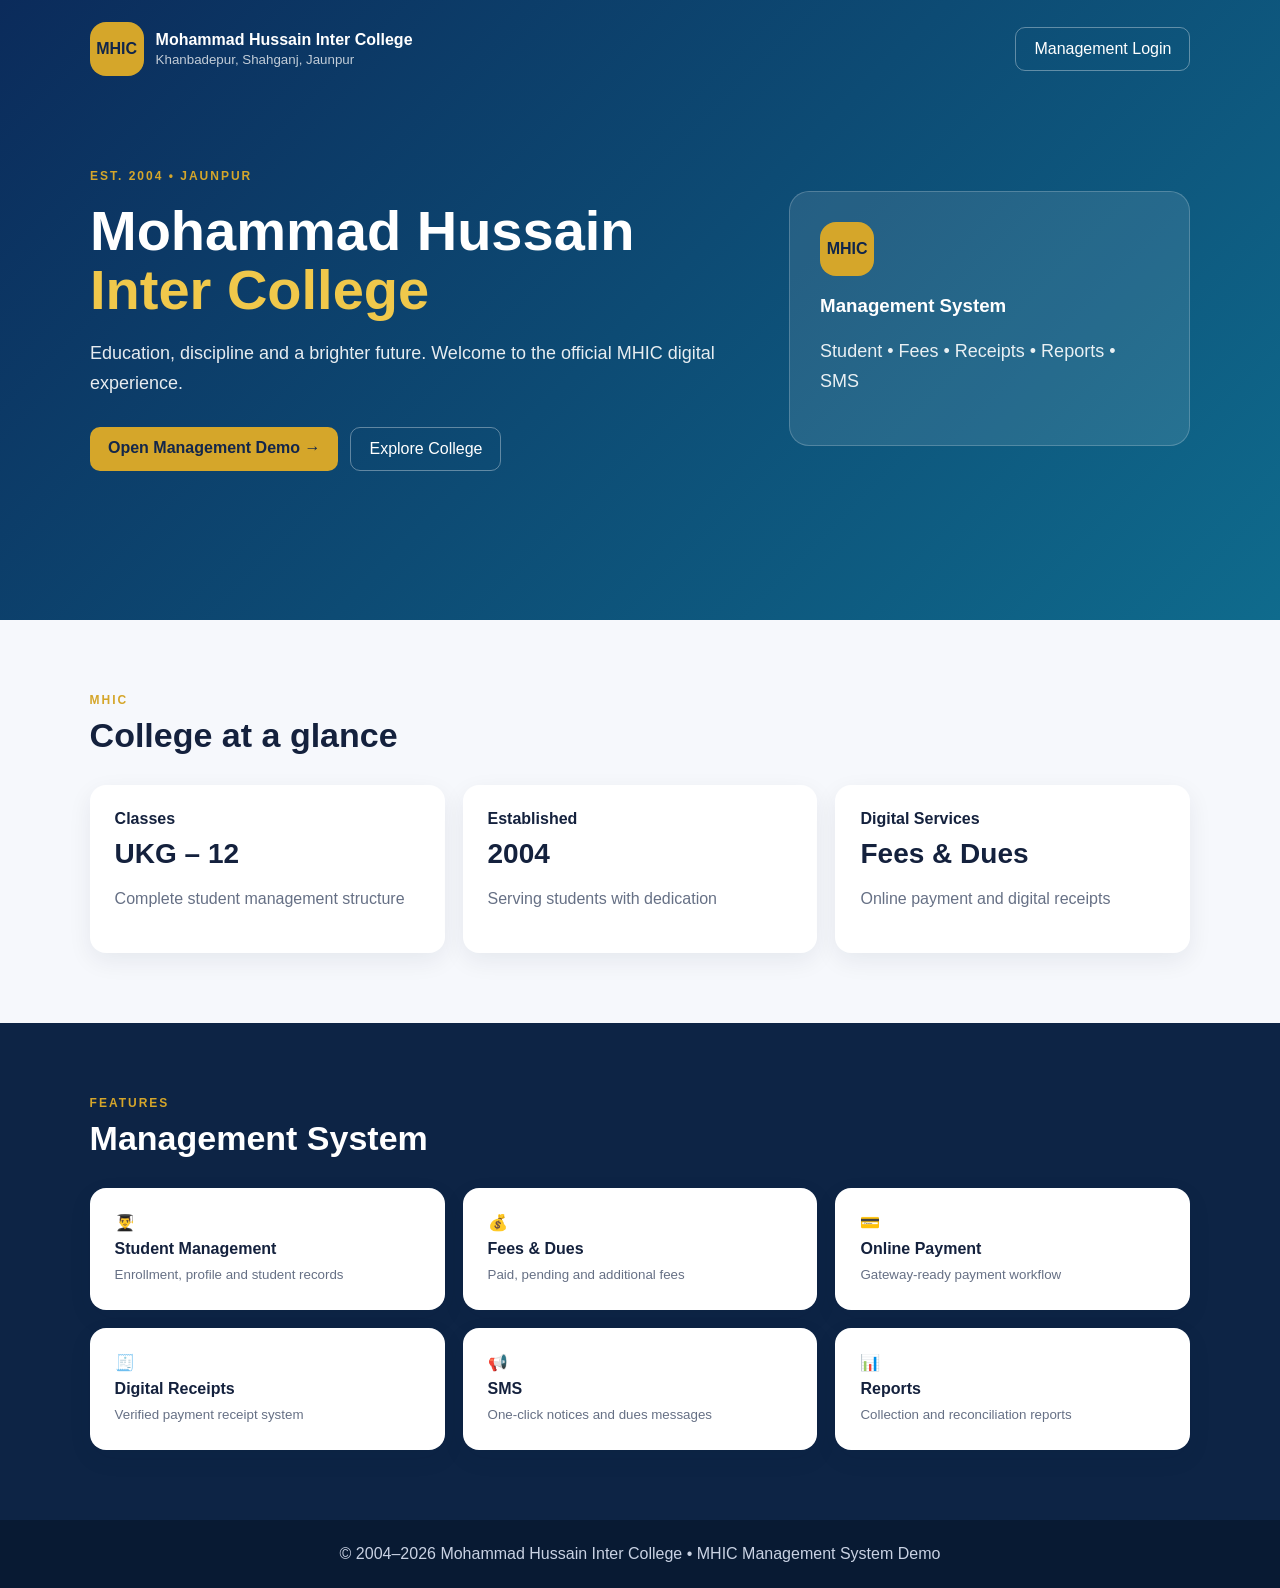
==== index.html @ 5a677ed1 "Add files via upload" ====
<!doctype html><html lang="hi"><head><meta charset="utf-8"><meta name="viewport" content="width=device-width,initial-scale=1"><title>MHIC | Mohammad Hussain Inter College</title><link rel="stylesheet" href="assets/css/style.css"></head><body><header class="hero"><nav class="nav"><div class="brand"><span class="logo">MHIC</span><div><b>Mohammad Hussain Inter College</b><small>Khanbadepur, Shahganj, Jaunpur</small></div></div><a class="login" href="login.html">Management Login</a></nav><div class="hero-content"><div><span class="badge">EST. 2004 • JAUNPUR</span><h1>Mohammad Hussain<br><span>Inter College</span></h1><p>Education, discipline and a brighter future. Welcome to the official MHIC digital experience.</p><div class="actions"><a class="primary" href="login.html">Open Management Demo →</a><a class="secondary" href="#about">Explore College</a></div></div><div class="hero-card"><div class="crest">MHIC</div><h3>Management System</h3><p>Student • Fees • Receipts • Reports • SMS</p></div></div></header><section id="about" class="section"><div class="section-title"><span>MHIC</span><h2>College at a glance</h2></div><div class="grid"><div class="info"><b>Classes</b><strong>UKG – 12</strong><p>Complete student management structure</p></div><div class="info"><b>Established</b><strong>2004</strong><p>Serving students with dedication</p></div><div class="info"><b>Digital Services</b><strong>Fees & Dues</strong><p>Online payment and digital receipts</p></div></div></section><section class="section dark"><div class="section-title"><span>FEATURES</span><h2>Management System</h2></div><div class="features"><div>👨‍🎓 <b>Student Management</b><small>Enrollment, profile and student records</small></div><div>💰 <b>Fees & Dues</b><small>Paid, pending and additional fees</small></div><div>💳 <b>Online Payment</b><small>Gateway-ready payment workflow</small></div><div>🧾 <b>Digital Receipts</b><small>Verified payment receipt system</small></div><div>📢 <b>SMS</b><small>One-click notices and dues messages</small></div><div>📊 <b>Reports</b><small>Collection and reconciliation reports</small></div></div></section><footer>© 2004–2026 Mohammad Hussain Inter College • MHIC Management System Demo</footer></body></html>
---- assets/css/style.css ----
*{box-sizing:border-box}body{margin:0;font-family:Arial,Helvetica,sans-serif;color:#14213d;background:#f6f8fc}a{text-decoration:none;color:inherit}.hero{min-height:620px;background:linear-gradient(135deg,#0b2b5b,#0f6b8d);color:#fff;padding:22px 7% 70px}.nav{display:flex;justify-content:space-between;align-items:center}.brand{display:flex;gap:12px;align-items:center}.brand small{display:block;opacity:.75;margin-top:3px}.logo,.crest{width:54px;height:54px;border-radius:16px;background:#d5a62a;color:#10264b;display:grid;place-items:center;font-weight:900}.login,.secondary,.primary{padding:12px 18px;border-radius:10px}.login,.secondary{border:1px solid rgba(255,255,255,.35)}.hero-content{max-width:1100px;margin:90px auto 0;display:flex;justify-content:space-between;gap:50px;align-items:center}.badge,.section-title span,.top span{letter-spacing:2px;font-size:12px;font-weight:bold;color:#d5a62a}.hero h1{font-size:56px;line-height:1.05;margin:18px 0}.hero h1 span{color:#f0c84b}.hero p{max-width:650px;font-size:18px;line-height:1.7;opacity:.9}.actions{display:flex;gap:12px;margin-top:28px}.primary{background:#d5a62a;color:#13264a;border:0;font-weight:bold;display:inline-block}.secondary{display:inline-block}.hero-card{background:rgba(255,255,255,.1);border:1px solid rgba(255,255,255,.2);padding:30px;border-radius:20px;min-width:270px}.section{padding:70px 7%}.section-title h2{font-size:34px;margin:8px 0 30px}.grid,.features{display:grid;grid-template-columns:repeat(3,1fr);gap:18px}.info,.features div,.panel{background:#fff;border-radius:16px;padding:25px;box-shadow:0 8px 25px rgba(20,33,61,.07)}.info strong{display:block;font-size:28px;margin:10px 0}.info p,.features small,.muted{color:#667085;line-height:1.6}.dark{background:#0d2445;color:#fff}.features{grid-template-columns:repeat(3,1fr)}.features div{color:#14213d}.features b,.features small{display:block;margin-top:8px}.features small{margin-top:6px}footer{text-align:center;padding:25px;background:#081a33;color:#c9d2e3}.login-page{min-height:100vh;display:grid;place-items:center;background:linear-gradient(135deg,#0b2b5b,#0f6b8d)}.login-box{width:min(430px,92%);background:#fff;border-radius:20px;padding:35px;box-shadow:0 20px 50px #071a35aa}.login-box .crest{margin:auto}.login-box h1{text-align:center}.login-box p{text-align:center;color:#667085}.back{display:inline-block;color:#315a8c;margin-bottom:20px}.login-box label{display:block;margin:16px 0 7px;font-weight:bold}.login-box input{width:100%;padding:13px;border:1px solid #d5dbe5;border-radius:9px}.full{width:100%;margin-top:22px;cursor:pointer}.note{margin-top:20px;padding:12px;background:#f5f7fa;border-radius:9px;font-size:13px;color:#667085}.dash{display:flex;min-height:100vh}.dash aside{width:245px;background:#0b2345;color:#fff;padding:22px}.side{margin-bottom:25px}.side b{font-size:18px}.dash aside>a{display:block;padding:12px 10px;border-radius:9px;margin:4px 0;color:#dce5f2}.dash aside>a.active,.dash aside>a:hover{background:#173c6d;color:#fff}.dash-main{flex:1;padding:35px;background:#f5f7fb}.top{display:flex;justify-content:space-between;align-items:flex-start}.top h1{margin:8px 0}.cards{display:grid;grid-template-columns:repeat(4,1fr);gap:16px;margin:25px 0}.cards>div{background:#fff;padding:22px;border-radius:14px}.cards small,.cards strong{display:block}.cards strong{font-size:25px;margin-top:10px}.quick{display:grid;grid-template-columns:repeat(4,1fr);gap:12px}.quick a{padding:18px;background:#f2f5f9;border-radius:10px;font-weight:bold}.table>div{display:grid;grid-template-columns:1fr 2fr 1fr 1fr 1fr;gap:12px;padding:14px;border-bottom:1px solid #e6eaf0}.table strong{color:#b42318}@media(max-width:800px){.hero-content,.nav{flex-direction:column;align-items:flex-start}.hero h1{font-size:42px}.grid,.features,.cards,.quick{grid-template-columns:1fr}.dash aside{width:190px}.top{display:block}}
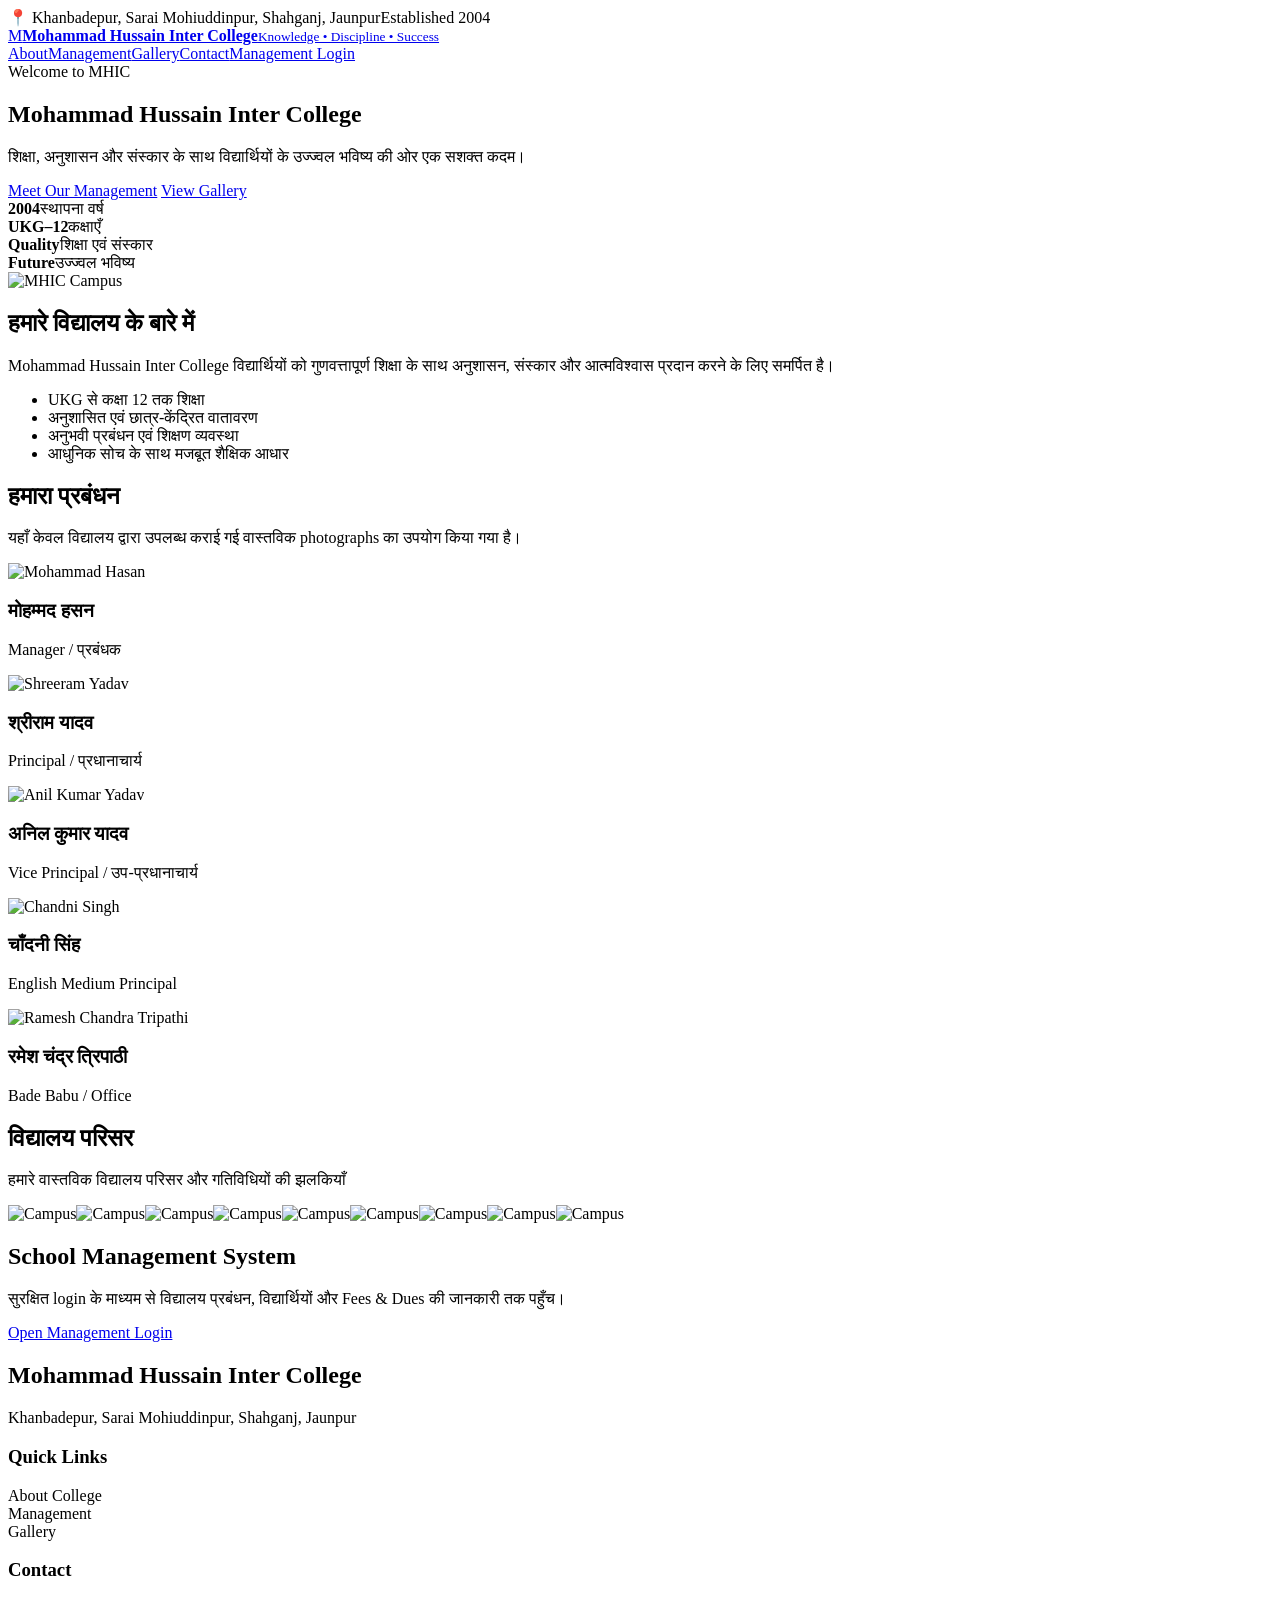
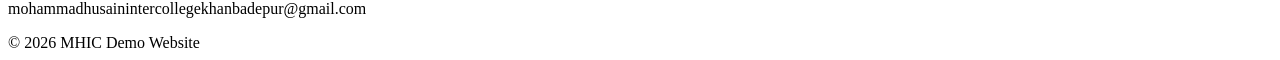
==== commit 984ba1e0: "Add files via upload" ====
--- a/index.html
+++ b/index.html
@@ -1 +1,18 @@
-<!doctype html><html lang="hi"><head><meta charset="utf-8"><meta name="viewport" content="width=device-width,initial-scale=1"><title>MHIC | Mohammad Hussain Inter College</title><link rel="stylesheet" href="assets/css/style.css"></head><body><header class="hero"><nav class="nav"><div class="brand"><span class="logo">MHIC</span><div><b>Mohammad Hussain Inter College</b><small>Khanbadepur, Shahganj, Jaunpur</small></div></div><a class="login" href="login.html">Management Login</a></nav><div class="hero-content"><div><span class="badge">EST. 2004 • JAUNPUR</span><h1>Mohammad Hussain<br><span>Inter College</span></h1><p>Education, discipline and a brighter future. Welcome to the official MHIC digital experience.</p><div class="actions"><a class="primary" href="login.html">Open Management Demo →</a><a class="secondary" href="#about">Explore College</a></div></div><div class="hero-card"><div class="crest">MHIC</div><h3>Management System</h3><p>Student • Fees • Receipts • Reports • SMS</p></div></div></header><section id="about" class="section"><div class="section-title"><span>MHIC</span><h2>College at a glance</h2></div><div class="grid"><div class="info"><b>Classes</b><strong>UKG – 12</strong><p>Complete student management structure</p></div><div class="info"><b>Established</b><strong>2004</strong><p>Serving students with dedication</p></div><div class="info"><b>Digital Services</b><strong>Fees & Dues</strong><p>Online payment and digital receipts</p></div></div></section><section class="section dark"><div class="section-title"><span>FEATURES</span><h2>Management System</h2></div><div class="features"><div>👨‍🎓 <b>Student Management</b><small>Enrollment, profile and student records</small></div><div>💰 <b>Fees & Dues</b><small>Paid, pending and additional fees</small></div><div>💳 <b>Online Payment</b><small>Gateway-ready payment workflow</small></div><div>🧾 <b>Digital Receipts</b><small>Verified payment receipt system</small></div><div>📢 <b>SMS</b><small>One-click notices and dues messages</small></div><div>📊 <b>Reports</b><small>Collection and reconciliation reports</small></div></div></section><footer>© 2004–2026 Mohammad Hussain Inter College • MHIC Management System Demo</footer></body></html>+<!doctype html><html lang="hi"><head><meta charset="utf-8"><meta name="viewport" content="width=device-width,initial-scale=1"><title>MHIC | Mohammad Hussain Inter College</title><link rel="stylesheet" href="assets/css/style.css"></head><body>
+<div class="topbar"><div class="container"><span>📍 Khanbadepur, Sarai Mohiuddinpur, Shahganj, Jaunpur</span><span>Established 2004</span></div></div>
+<header><div class="container nav"><a class="brand" href="index.html"><span class="brand-mark">M</span><span><strong>Mohammad Hussain Inter College</strong><small>Knowledge • Discipline • Success</small></span></a><nav><a href="#about">About</a><a href="#management">Management</a><a href="#gallery">Gallery</a><a href="#contact">Contact</a><a class="login-btn" href="login.html">Management Login</a></nav></div></header>
+<section class="hero"><div class="content container"><span class="badge">Welcome to MHIC</span><h1>Mohammad Hussain Inter College</h1><p>शिक्षा, अनुशासन और संस्कार के साथ विद्यार्थियों के उज्ज्वल भविष्य की ओर एक सशक्त कदम।</p><a class="btn" href="#management">Meet Our Management</a> <a class="btn secondary" href="#gallery">View Gallery</a></div></section>
+<div class="container stats"><div class="stat"><b>2004</b>स्थापना वर्ष</div><div class="stat"><b>UKG–12</b>कक्षाएँ</div><div class="stat"><b>Quality</b>शिक्षा एवं संस्कार</div><div class="stat"><b>Future</b>उज्ज्वल भविष्य</div></div>
+<section id="about"><div class="container about"><img src="assets/images/campus-02.jpg" alt="MHIC Campus"><div><h2 class="section-title" style="text-align:left">हमारे विद्यालय के बारे में</h2><p>Mohammad Hussain Inter College विद्यार्थियों को गुणवत्तापूर्ण शिक्षा के साथ अनुशासन, संस्कार और आत्मविश्वास प्रदान करने के लिए समर्पित है।</p><ul class="ticks"><li>UKG से कक्षा 12 तक शिक्षा</li><li>अनुशासित एवं छात्र-केंद्रित वातावरण</li><li>अनुभवी प्रबंधन एवं शिक्षण व्यवस्था</li><li>आधुनिक सोच के साथ मजबूत शैक्षिक आधार</li></ul></div></div></section>
+<section class="light" id="management"><div class="container"><h2 class="section-title">हमारा प्रबंधन</h2><p class="section-sub">यहाँ केवल विद्यालय द्वारा उपलब्ध कराई गई वास्तविक photographs का उपयोग किया गया है।</p><div class="cards">
+<div class="person"><img src="assets/images/manager.jpg" alt="Mohammad Hasan"><h3>मोहम्मद हसन</h3><p>Manager / प्रबंधक</p></div>
+<div class="person"><img src="assets/images/principal.jpg" alt="Shreeram Yadav"><h3>श्रीराम यादव</h3><p>Principal / प्रधानाचार्य</p></div>
+<div class="person"><img src="assets/images/vice-principal.jpg" alt="Anil Kumar Yadav"><h3>अनिल कुमार यादव</h3><p>Vice Principal / उप-प्रधानाचार्य</p></div>
+<div class="person"><img src="assets/images/english-principal.jpg" alt="Chandni Singh"><h3>चाँदनी सिंह</h3><p>English Medium Principal</p></div>
+<div class="person"><img src="assets/images/bade-babu.jpg" alt="Ramesh Chandra Tripathi"><h3>रमेश चंद्र त्रिपाठी</h3><p>Bade Babu / Office</p></div>
+</div></div></section>
+<section id="gallery"><div class="container"><h2 class="section-title">विद्यालय परिसर</h2><p class="section-sub">हमारे वास्तविक विद्यालय परिसर और गतिविधियों की झलकियाँ</p><div class="gallery">
+<img src="assets/images/campus-01.jpg" alt="Campus"><img src="assets/images/campus-03.jpg" alt="Campus"><img src="assets/images/campus-04.jpg" alt="Campus"><img src="assets/images/campus-05.jpg" alt="Campus"><img src="assets/images/campus-06.jpg" alt="Campus"><img src="assets/images/campus-07.jpg" alt="Campus"><img src="assets/images/campus-08.jpg" alt="Campus"><img src="assets/images/campus-09.jpg" alt="Campus"><img src="assets/images/campus-10.jpg" alt="Campus"></div></div></section>
+<section class="cta"><div class="container"><h2>School Management System</h2><p>सुरक्षित login के माध्यम से विद्यालय प्रबंधन, विद्यार्थियों और Fees & Dues की जानकारी तक पहुँच।</p><a class="btn" href="login.html">Open Management Login</a></div></section>
+<footer id="contact"><div class="container footer-grid"><div><h2>Mohammad Hussain Inter College</h2><p>Khanbadepur, Sarai Mohiuddinpur, Shahganj, Jaunpur</p></div><div><h3>Quick Links</h3><p>About College<br>Management<br>Gallery</p></div><div><h3>Contact</h3><p>mohammadhusainintercollegekhanbadepur@gmail.com</p></div></div><div class="container copyright">© 2026 MHIC Demo Website</div></footer>
+</body></html>
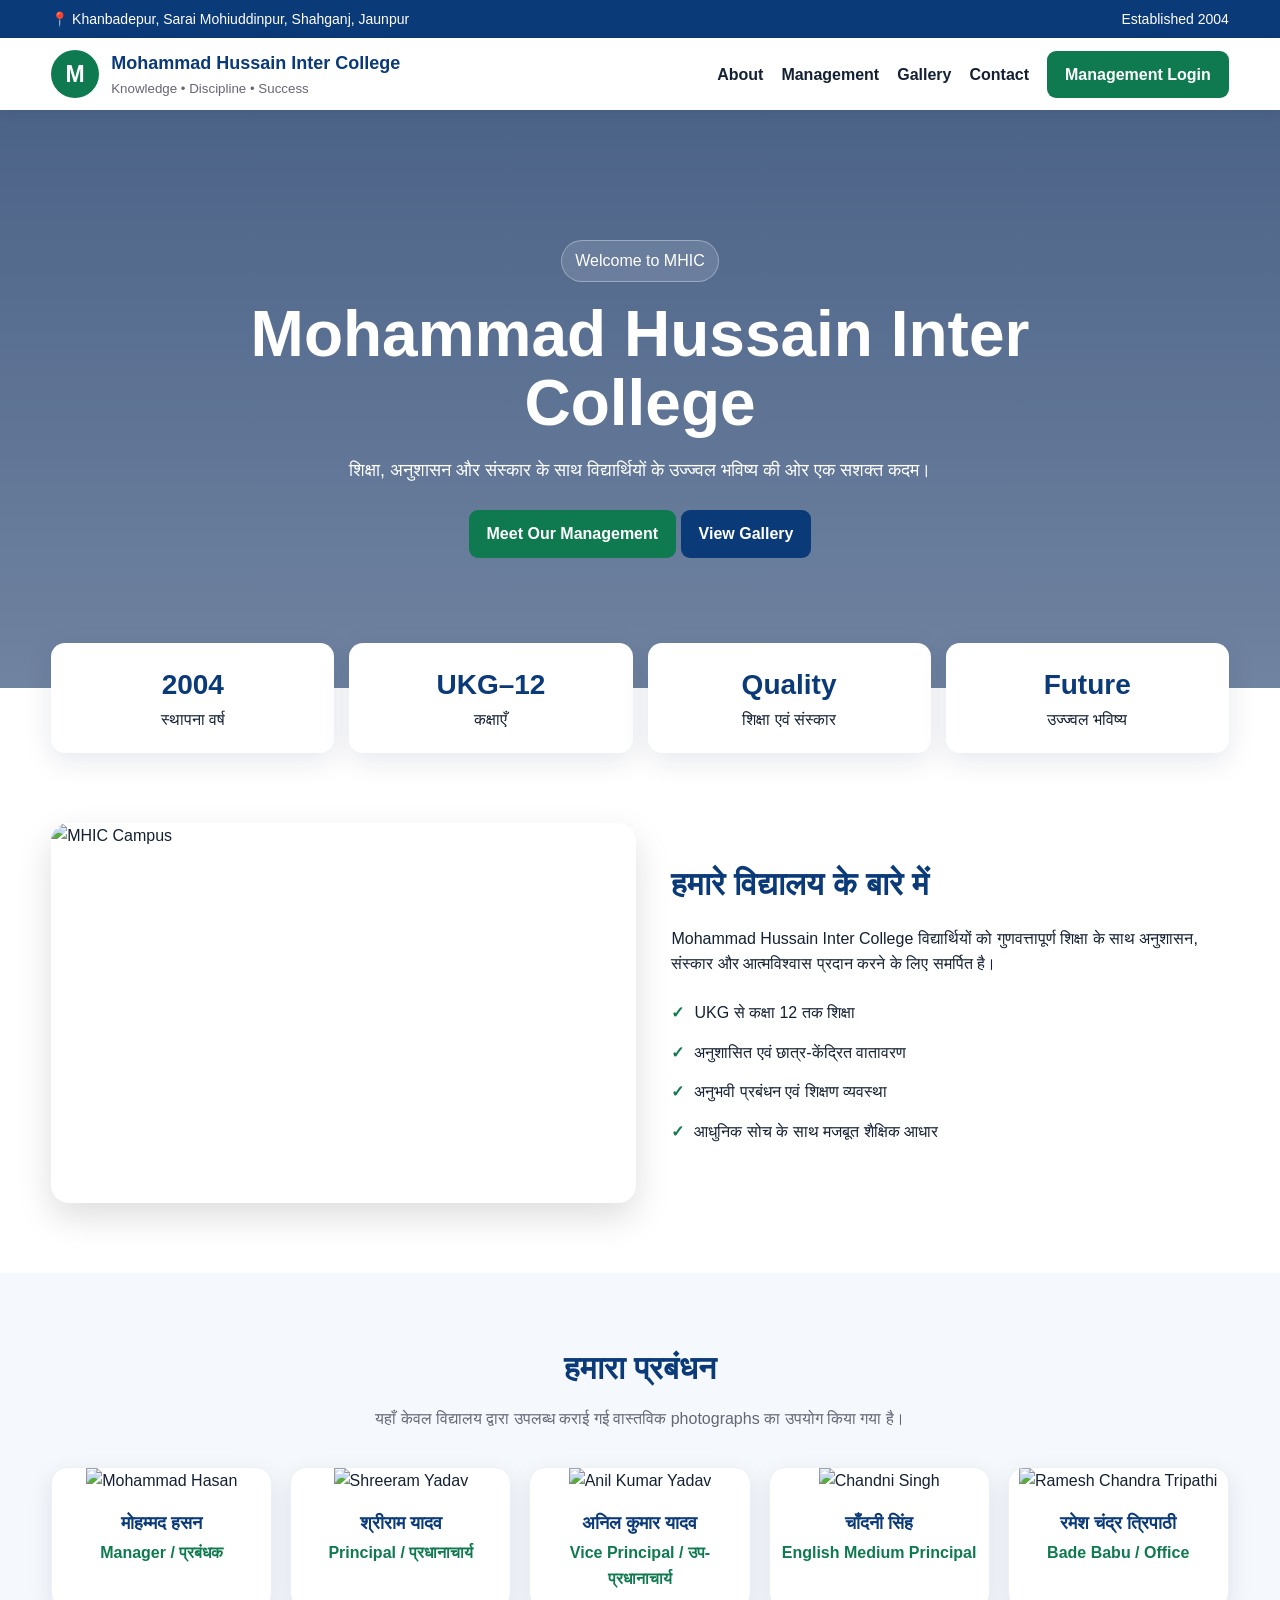
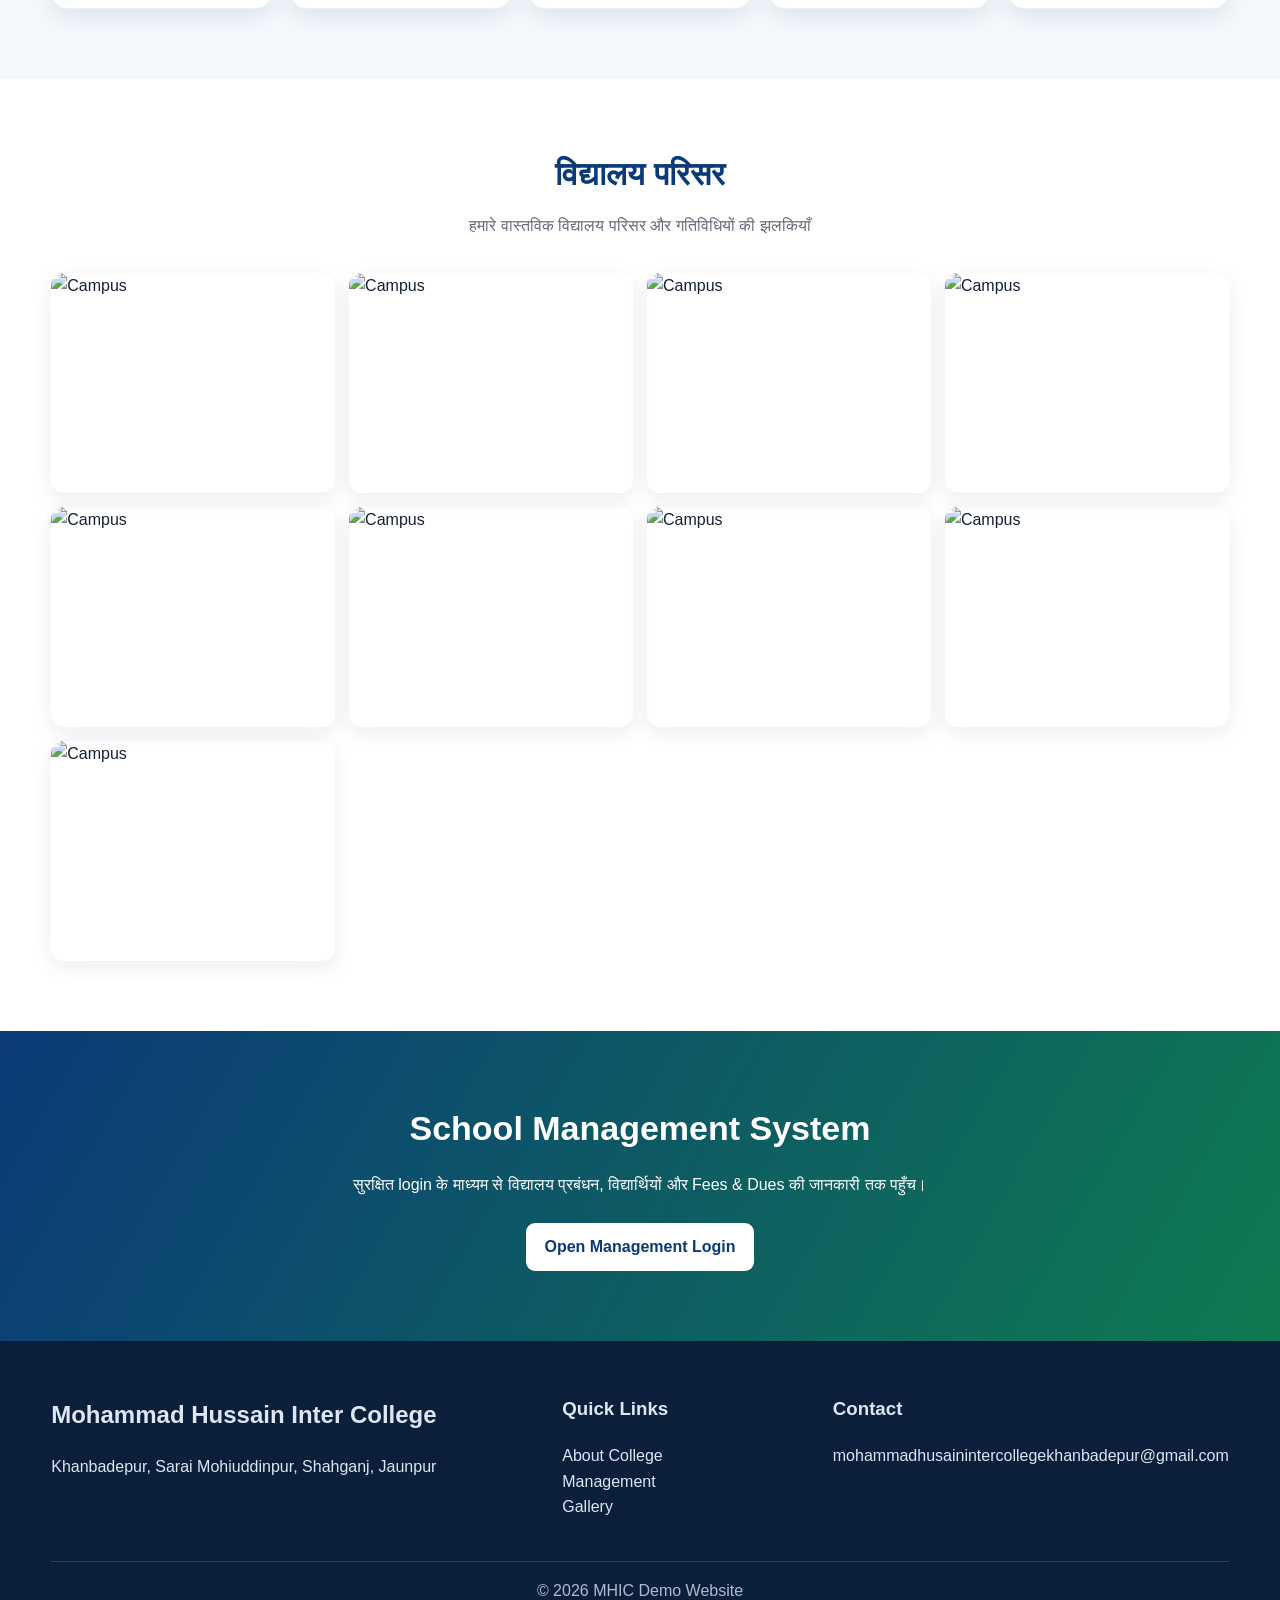
==== commit 5c3624d0: "Update index.html" ====
--- a/index.html
+++ b/index.html
@@ -1,4 +1,4 @@
-<!doctype html><html lang="hi"><head><meta charset="utf-8"><meta name="viewport" content="width=device-width,initial-scale=1"><title>MHIC | Mohammad Hussain Inter College</title><link rel="stylesheet" href="assets/css/style.css"></head><body>
+<!doctype html><html lang="hi"><head><meta charset="utf-8"><meta name="viewport" content="width=device-width,initial-scale=1"><link rel="stylesheet" href="style.css"><title>MHIC | Mohammad Hussain Inter College</title><link rel="stylesheet" href="assets/css/style.css"></head><body>
 <div class="topbar"><div class="container"><span>📍 Khanbadepur, Sarai Mohiuddinpur, Shahganj, Jaunpur</span><span>Established 2004</span></div></div>
 <header><div class="container nav"><a class="brand" href="index.html"><span class="brand-mark">M</span><span><strong>Mohammad Hussain Inter College</strong><small>Knowledge • Discipline • Success</small></span></a><nav><a href="#about">About</a><a href="#management">Management</a><a href="#gallery">Gallery</a><a href="#contact">Contact</a><a class="login-btn" href="login.html">Management Login</a></nav></div></header>
 <section class="hero"><div class="content container"><span class="badge">Welcome to MHIC</span><h1>Mohammad Hussain Inter College</h1><p>शिक्षा, अनुशासन और संस्कार के साथ विद्यार्थियों के उज्ज्वल भविष्य की ओर एक सशक्त कदम।</p><a class="btn" href="#management">Meet Our Management</a> <a class="btn secondary" href="#gallery">View Gallery</a></div></section>
@@ -15,4 +15,4 @@
 <img src="assets/images/campus-01.jpg" alt="Campus"><img src="assets/images/campus-03.jpg" alt="Campus"><img src="assets/images/campus-04.jpg" alt="Campus"><img src="assets/images/campus-05.jpg" alt="Campus"><img src="assets/images/campus-06.jpg" alt="Campus"><img src="assets/images/campus-07.jpg" alt="Campus"><img src="assets/images/campus-08.jpg" alt="Campus"><img src="assets/images/campus-09.jpg" alt="Campus"><img src="assets/images/campus-10.jpg" alt="Campus"></div></div></section>
 <section class="cta"><div class="container"><h2>School Management System</h2><p>सुरक्षित login के माध्यम से विद्यालय प्रबंधन, विद्यार्थियों और Fees & Dues की जानकारी तक पहुँच।</p><a class="btn" href="login.html">Open Management Login</a></div></section>
 <footer id="contact"><div class="container footer-grid"><div><h2>Mohammad Hussain Inter College</h2><p>Khanbadepur, Sarai Mohiuddinpur, Shahganj, Jaunpur</p></div><div><h3>Quick Links</h3><p>About College<br>Management<br>Gallery</p></div><div><h3>Contact</h3><p>mohammadhusainintercollegekhanbadepur@gmail.com</p></div></div><div class="container copyright">© 2026 MHIC Demo Website</div></footer>
-</body></html>+</body></html>
--- a/style.css
+++ b/style.css
@@ -0,0 +1,20 @@
+
+:root{--blue:#0b3a78;--green:#0f7a50;--gold:#f4b400;--light:#f5f8fc;--dark:#142033}
+*{box-sizing:border-box}html{scroll-behavior:smooth}body{margin:0;font-family:Arial,Helvetica,sans-serif;color:var(--dark);background:#fff;line-height:1.6}
+a{text-decoration:none;color:inherit}.container{width:min(1180px,92%);margin:auto}
+.topbar{background:var(--blue);color:#fff;padding:8px 0;font-size:14px}.topbar .container{display:flex;justify-content:space-between;gap:15px;flex-wrap:wrap}
+header{position:sticky;top:0;z-index:50;background:#fff;box-shadow:0 2px 12px #00000014}
+.nav{min-height:72px;display:flex;align-items:center;justify-content:space-between;gap:20px}.brand{display:flex;align-items:center;gap:12px}.brand-mark{width:48px;height:48px;border-radius:50%;display:grid;place-items:center;background:var(--green);color:#fff;font-size:23px;font-weight:bold}.brand strong{display:block;color:var(--blue);font-size:18px}.brand small{display:block;color:#667}
+nav{display:flex;align-items:center;gap:18px;font-weight:600}.login-btn,.btn{display:inline-block;padding:11px 18px;border-radius:9px;background:var(--green);color:#fff;font-weight:bold}.btn.secondary{background:var(--blue)}.login-btn:hover,.btn:hover{filter:brightness(.92)}
+.hero{min-height:520px;position:relative;display:grid;place-items:center;color:#fff;text-align:center;background:linear-gradient(#06275ab8,#06275a92),url("../images/campus-01.jpg") center/cover}.hero .content{max-width:850px;padding:60px 0}.badge{display:inline-block;background:#ffffff20;border:1px solid #ffffff55;padding:7px 13px;border-radius:50px}.hero h1{font-size:clamp(32px,6vw,64px);line-height:1.08;margin:18px 0}.hero p{font-size:18px;max-width:720px;margin:0 auto 25px}
+.stats{display:grid;grid-template-columns:repeat(4,1fr);gap:15px;margin-top:-45px;position:relative}.stat{background:#fff;border-radius:14px;padding:20px;text-align:center;box-shadow:0 8px 28px #001a4a1a}.stat b{display:block;color:var(--blue);font-size:28px}
+section{padding:70px 0}.section-title{text-align:center;margin:0 0 12px;color:var(--blue);font-size:32px}.section-sub{text-align:center;color:#667;max-width:720px;margin:0 auto 35px}
+.about{display:grid;grid-template-columns:1.05fr 1fr;gap:35px;align-items:center}.about img{width:100%;height:380px;object-fit:cover;border-radius:18px;box-shadow:0 14px 35px #0002}.ticks{padding-left:0;list-style:none}.ticks li{padding:7px 0}.ticks li:before{content:"✓";color:var(--green);font-weight:bold;margin-right:10px}
+.cards{display:grid;grid-template-columns:repeat(5,1fr);gap:18px}.person{background:#fff;border-radius:16px;overflow:hidden;text-align:center;box-shadow:0 8px 24px #001a4a18;border:1px solid #edf0f5}.person img{width:100%;height:250px;object-fit:cover;object-position:center top}.person h3{margin:16px 10px 2px;color:var(--blue);font-size:18px}.person p{margin:0 10px 17px;color:var(--green);font-weight:bold}
+.light{background:var(--light)}.gallery{display:grid;grid-template-columns:repeat(4,1fr);gap:14px}.gallery img{width:100%;height:220px;object-fit:cover;border-radius:13px;box-shadow:0 6px 20px #001a4a14;transition:.25s}.gallery img:hover{transform:translateY(-4px)}
+.cta{background:linear-gradient(120deg,var(--blue),var(--green));color:#fff;text-align:center}.cta h2{font-size:34px;margin:0 0 10px}.cta .btn{background:#fff;color:var(--blue);margin-top:10px}
+footer{background:#0b1f3b;color:#dce6f5;padding:35px 0 18px}.footer-grid{display:grid;grid-template-columns:2fr 1fr 1fr;gap:30px}.copyright{text-align:center;border-top:1px solid #ffffff22;margin-top:25px;padding-top:16px;color:#aebbd0}
+.page{min-height:100vh;background:linear-gradient(135deg,#edf4ff,#f7fbff);display:grid;place-items:center;padding:25px}.login-card{width:min(440px,100%);background:#fff;padding:35px;border-radius:20px;box-shadow:0 18px 50px #00255b22;text-align:center}.login-card h1{color:var(--blue)}.login-card input{width:100%;padding:14px;margin:8px 0;border:1px solid #dbe2ec;border-radius:9px;font-size:16px}.login-card button{border:0;width:100%;margin-top:12px;font-size:16px}
+.dashboard{background:#f3f6fb;min-height:100vh}.dash-head{background:var(--blue);color:#fff;padding:18px 0}.dash-grid{display:grid;grid-template-columns:repeat(4,1fr);gap:18px;margin:28px auto}.dash-card{background:#fff;border-radius:14px;padding:22px;box-shadow:0 7px 20px #001a4a12}.dash-card h3{margin:0;color:#667}.dash-card b{display:block;font-size:31px;color:var(--blue);margin-top:8px}.panel{background:#fff;padding:25px;border-radius:14px;box-shadow:0 7px 20px #001a4a12;margin-bottom:25px}
+@media(max-width:900px){nav{display:none}.stats,.dash-grid{grid-template-columns:repeat(2,1fr)}.about{grid-template-columns:1fr}.cards{grid-template-columns:repeat(2,1fr)}.gallery{grid-template-columns:repeat(2,1fr)}.footer-grid{grid-template-columns:1fr}}
+@media(max-width:520px){.topbar .container{justify-content:center;text-align:center}.hero{min-height:560px}.stats,.dash-grid{grid-template-columns:1fr}.cards{grid-template-columns:1fr}.gallery{grid-template-columns:1fr}.section-title{font-size:27px}.about img{height:280px}.person img{height:330px}}
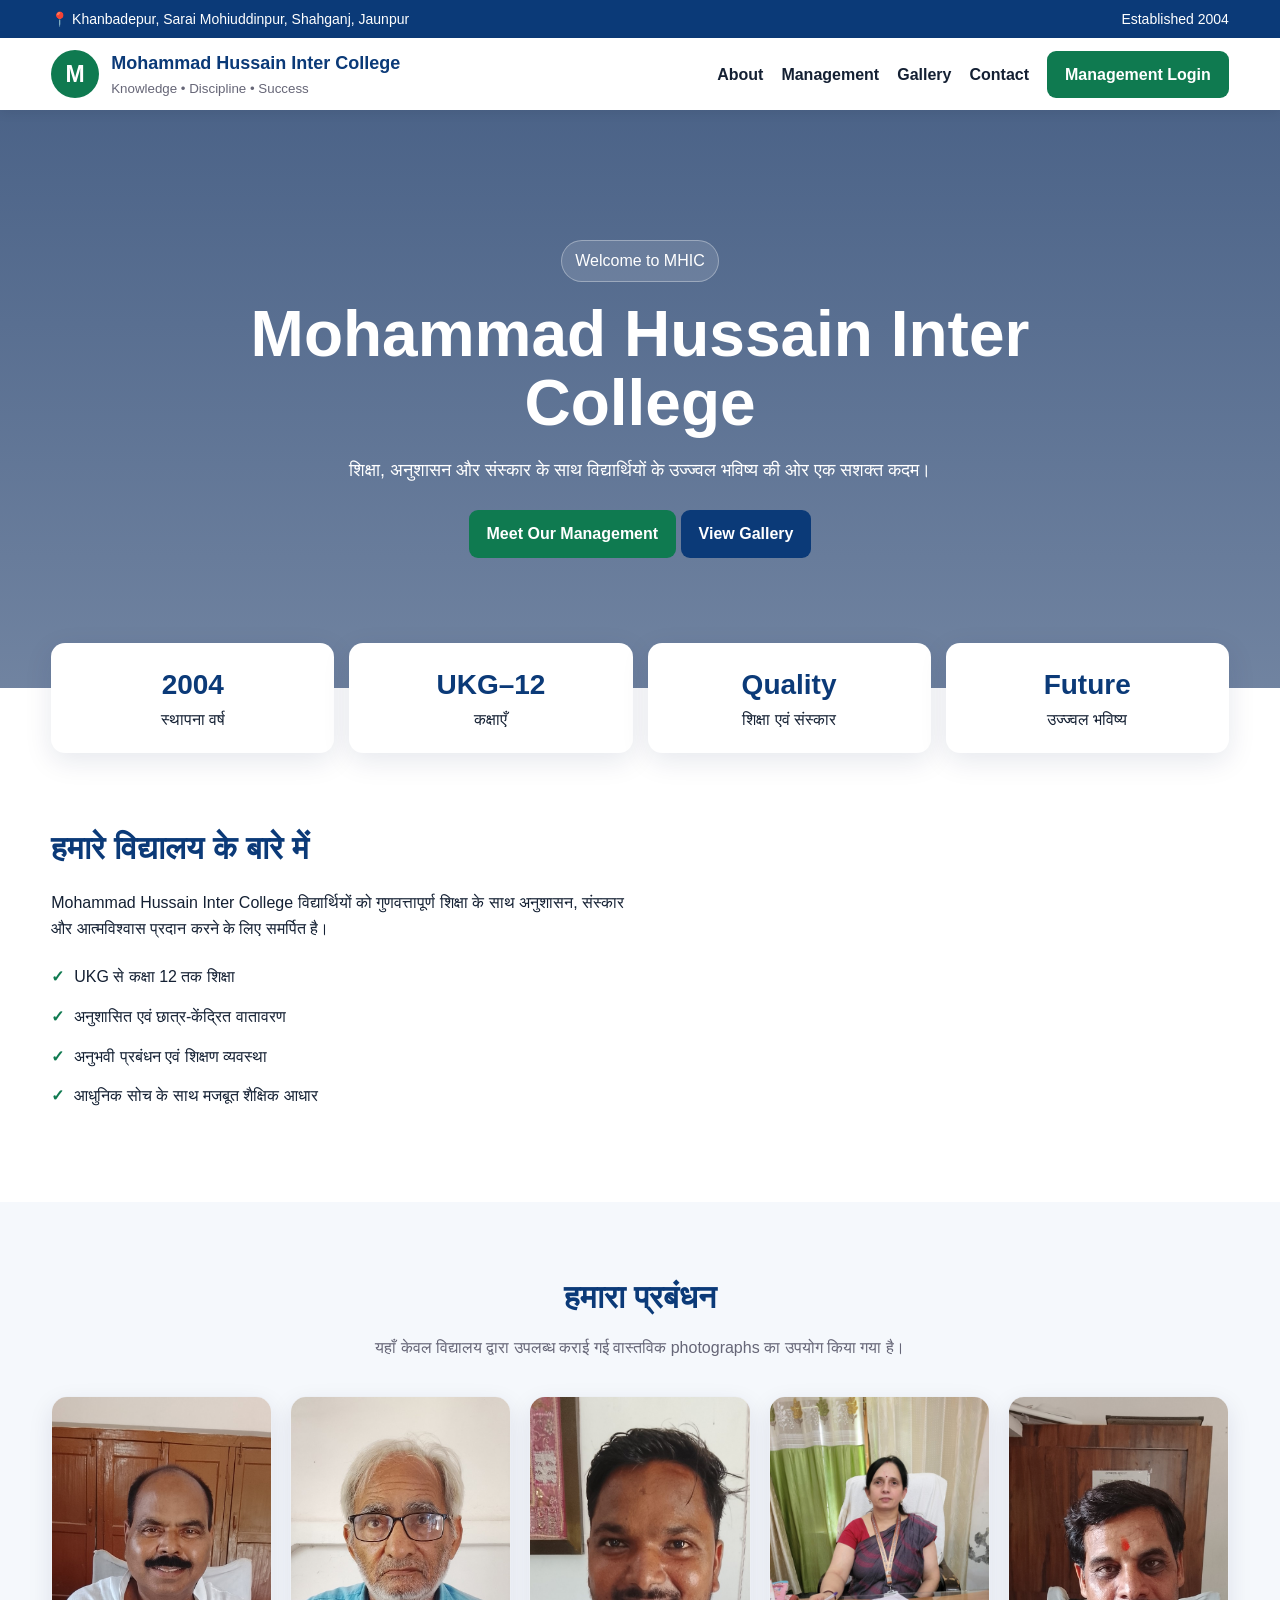
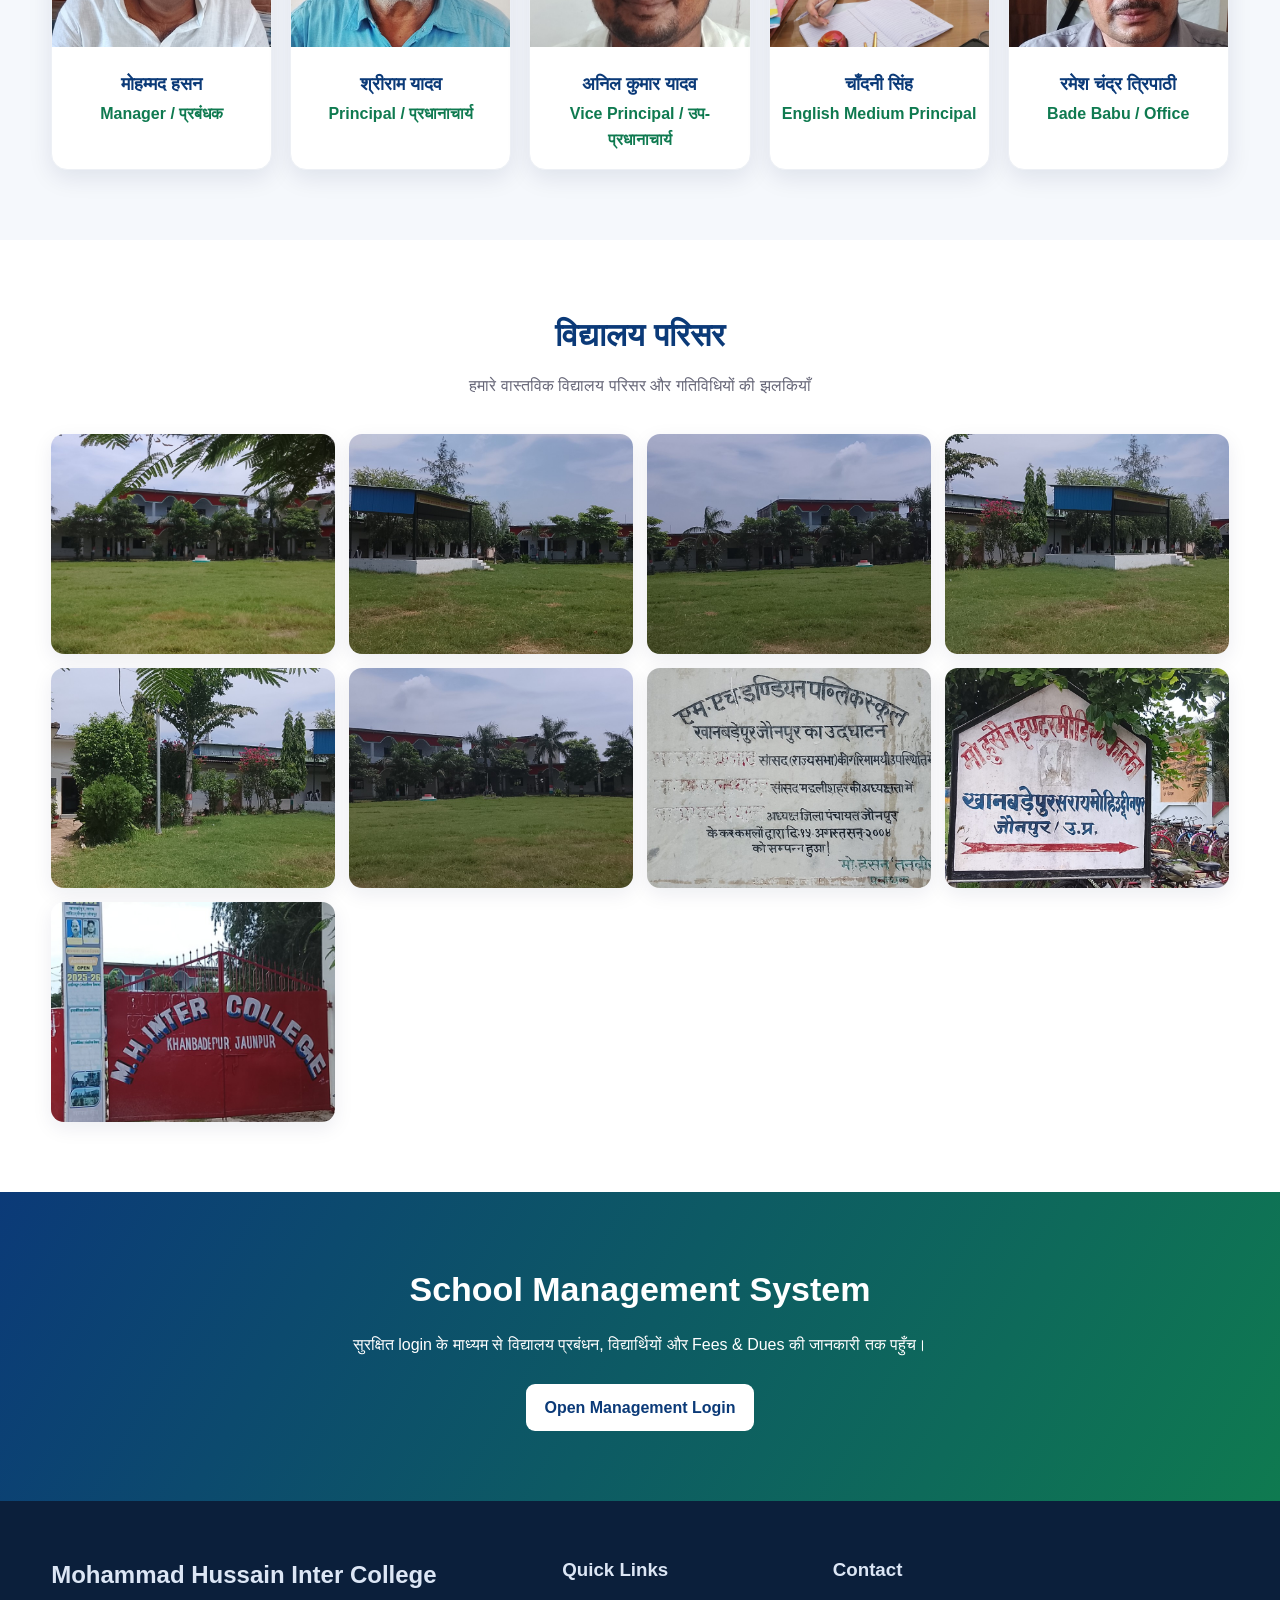
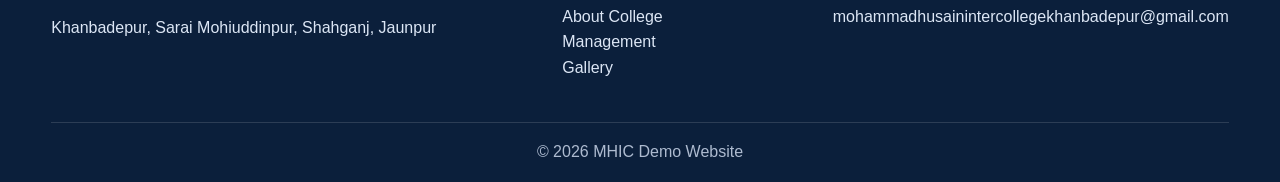
==== commit a5924bc8: "Update index.html" ====
--- a/index.html
+++ b/index.html
@@ -3,7 +3,7 @@
 <header><div class="container nav"><a class="brand" href="index.html"><span class="brand-mark">M</span><span><strong>Mohammad Hussain Inter College</strong><small>Knowledge • Discipline • Success</small></span></a><nav><a href="#about">About</a><a href="#management">Management</a><a href="#gallery">Gallery</a><a href="#contact">Contact</a><a class="login-btn" href="login.html">Management Login</a></nav></div></header>
 <section class="hero"><div class="content container"><span class="badge">Welcome to MHIC</span><h1>Mohammad Hussain Inter College</h1><p>शिक्षा, अनुशासन और संस्कार के साथ विद्यार्थियों के उज्ज्वल भविष्य की ओर एक सशक्त कदम।</p><a class="btn" href="#management">Meet Our Management</a> <a class="btn secondary" href="#gallery">View Gallery</a></div></section>
 <div class="container stats"><div class="stat"><b>2004</b>स्थापना वर्ष</div><div class="stat"><b>UKG–12</b>कक्षाएँ</div><div class="stat"><b>Quality</b>शिक्षा एवं संस्कार</div><div class="stat"><b>Future</b>उज्ज्वल भविष्य</div></div>
-<section id="about"><div class="container about"><img src="assets/images/campus-02.jpg" alt="MHIC Campus"><div><h2 class="section-title" style="text-align:left">हमारे विद्यालय के बारे में</h2><p>Mohammad Hussain Inter College विद्यार्थियों को गुणवत्तापूर्ण शिक्षा के साथ अनुशासन, संस्कार और आत्मविश्वास प्रदान करने के लिए समर्पित है।</p><ul class="ticks"><li>UKG से कक्षा 12 तक शिक्षा</li><li>अनुशासित एवं छात्र-केंद्रित वातावरण</li><li>अनुभवी प्रबंधन एवं शिक्षण व्यवस्था</li><li>आधुनिक सोच के साथ मजबूत शैक्षिक आधार</li></ul></div></div></section>
+<section id="about"><div class="container about"><div><h2 class="section-title" style="text-align:left">हमारे विद्यालय के बारे में</h2><p>Mohammad Hussain Inter College विद्यार्थियों को गुणवत्तापूर्ण शिक्षा के साथ अनुशासन, संस्कार और आत्मविश्वास प्रदान करने के लिए समर्पित है।</p><ul class="ticks"><li>UKG से कक्षा 12 तक शिक्षा</li><li>अनुशासित एवं छात्र-केंद्रित वातावरण</li><li>अनुभवी प्रबंधन एवं शिक्षण व्यवस्था</li><li>आधुनिक सोच के साथ मजबूत शैक्षिक आधार</li></ul></div></div></section>
 <section class="light" id="management"><div class="container"><h2 class="section-title">हमारा प्रबंधन</h2><p class="section-sub">यहाँ केवल विद्यालय द्वारा उपलब्ध कराई गई वास्तविक photographs का उपयोग किया गया है।</p><div class="cards">
 <div class="person"><img src="assets/images/manager.jpg" alt="Mohammad Hasan"><h3>मोहम्मद हसन</h3><p>Manager / प्रबंधक</p></div>
 <div class="person"><img src="assets/images/principal.jpg" alt="Shreeram Yadav"><h3>श्रीराम यादव</h3><p>Principal / प्रधानाचार्य</p></div>
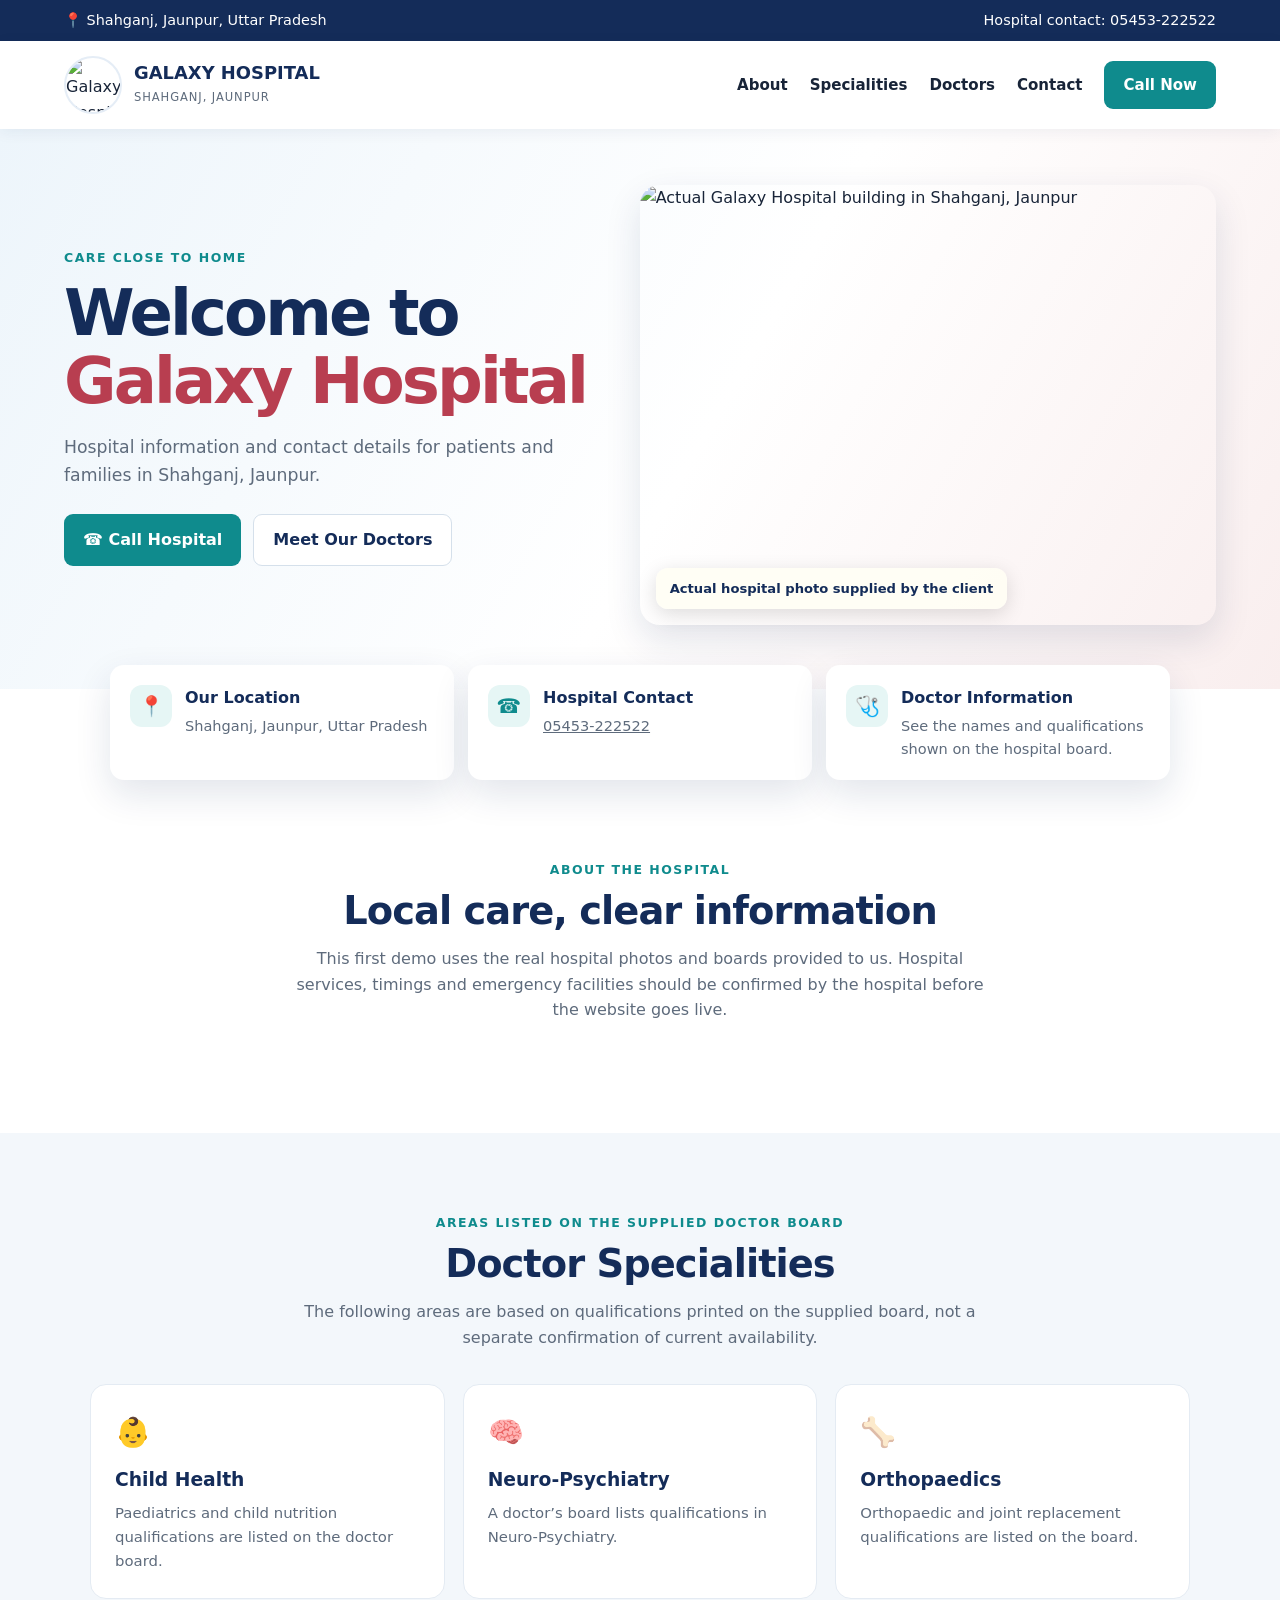
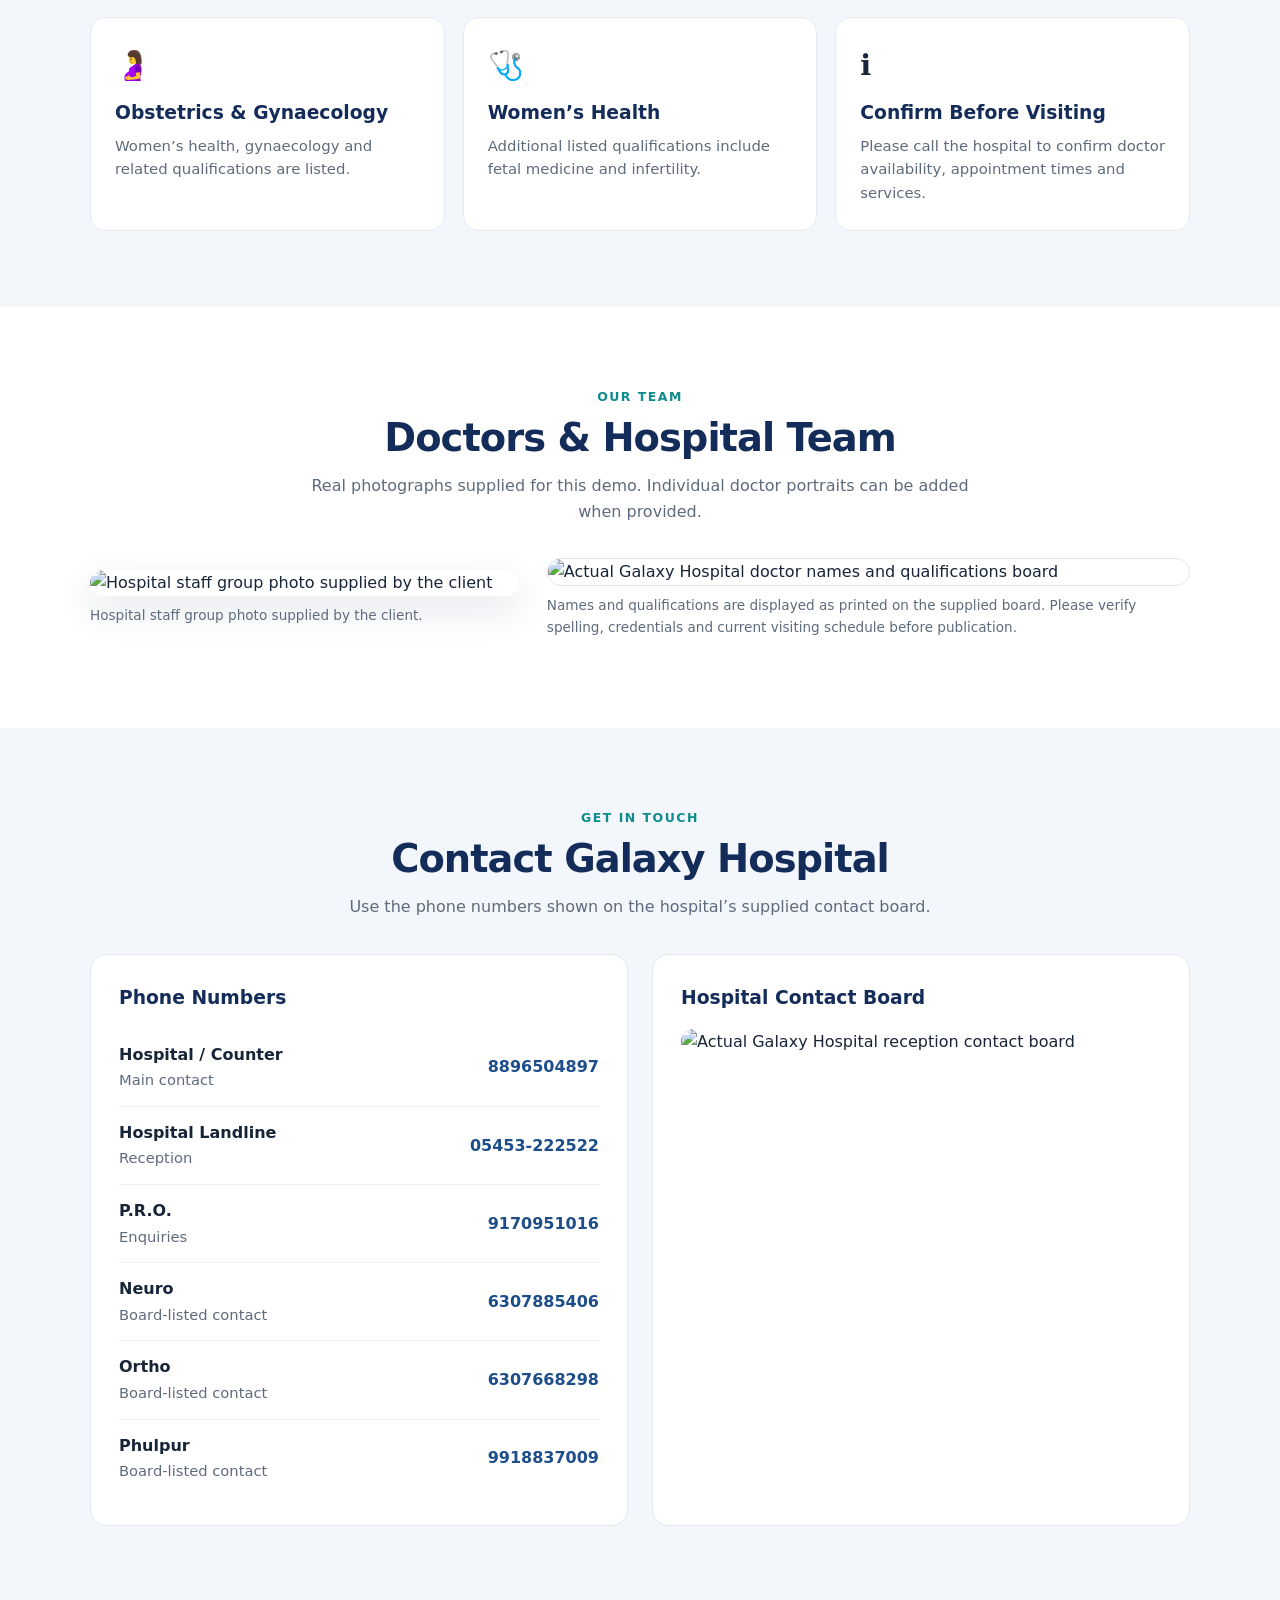
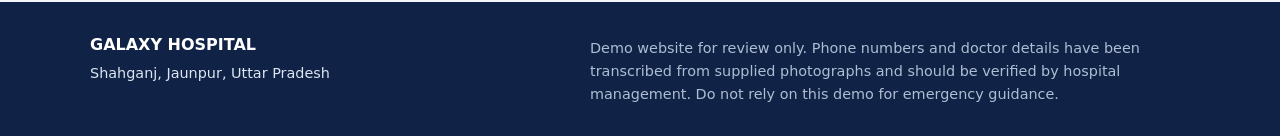
==== commit ad3fbedd: "Add files via upload" ====
--- a/index.html
+++ b/index.html
@@ -1,18 +1,22 @@
-<!doctype html><html lang="hi"><head><meta charset="utf-8"><meta name="viewport" content="width=device-width,initial-scale=1"><link rel="stylesheet" href="style.css"><title>MHIC | Mohammad Hussain Inter College</title><link rel="stylesheet" href="assets/css/style.css"></head><body>
-<div class="topbar"><div class="container"><span>📍 Khanbadepur, Sarai Mohiuddinpur, Shahganj, Jaunpur</span><span>Established 2004</span></div></div>
-<header><div class="container nav"><a class="brand" href="index.html"><span class="brand-mark">M</span><span><strong>Mohammad Hussain Inter College</strong><small>Knowledge • Discipline • Success</small></span></a><nav><a href="#about">About</a><a href="#management">Management</a><a href="#gallery">Gallery</a><a href="#contact">Contact</a><a class="login-btn" href="login.html">Management Login</a></nav></div></header>
-<section class="hero"><div class="content container"><span class="badge">Welcome to MHIC</span><h1>Mohammad Hussain Inter College</h1><p>शिक्षा, अनुशासन और संस्कार के साथ विद्यार्थियों के उज्ज्वल भविष्य की ओर एक सशक्त कदम।</p><a class="btn" href="#management">Meet Our Management</a> <a class="btn secondary" href="#gallery">View Gallery</a></div></section>
-<div class="container stats"><div class="stat"><b>2004</b>स्थापना वर्ष</div><div class="stat"><b>UKG–12</b>कक्षाएँ</div><div class="stat"><b>Quality</b>शिक्षा एवं संस्कार</div><div class="stat"><b>Future</b>उज्ज्वल भविष्य</div></div>
-<section id="about"><div class="container about"><div><h2 class="section-title" style="text-align:left">हमारे विद्यालय के बारे में</h2><p>Mohammad Hussain Inter College विद्यार्थियों को गुणवत्तापूर्ण शिक्षा के साथ अनुशासन, संस्कार और आत्मविश्वास प्रदान करने के लिए समर्पित है।</p><ul class="ticks"><li>UKG से कक्षा 12 तक शिक्षा</li><li>अनुशासित एवं छात्र-केंद्रित वातावरण</li><li>अनुभवी प्रबंधन एवं शिक्षण व्यवस्था</li><li>आधुनिक सोच के साथ मजबूत शैक्षिक आधार</li></ul></div></div></section>
-<section class="light" id="management"><div class="container"><h2 class="section-title">हमारा प्रबंधन</h2><p class="section-sub">यहाँ केवल विद्यालय द्वारा उपलब्ध कराई गई वास्तविक photographs का उपयोग किया गया है।</p><div class="cards">
-<div class="person"><img src="assets/images/manager.jpg" alt="Mohammad Hasan"><h3>मोहम्मद हसन</h3><p>Manager / प्रबंधक</p></div>
-<div class="person"><img src="assets/images/principal.jpg" alt="Shreeram Yadav"><h3>श्रीराम यादव</h3><p>Principal / प्रधानाचार्य</p></div>
-<div class="person"><img src="assets/images/vice-principal.jpg" alt="Anil Kumar Yadav"><h3>अनिल कुमार यादव</h3><p>Vice Principal / उप-प्रधानाचार्य</p></div>
-<div class="person"><img src="assets/images/english-principal.jpg" alt="Chandni Singh"><h3>चाँदनी सिंह</h3><p>English Medium Principal</p></div>
-<div class="person"><img src="assets/images/bade-babu.jpg" alt="Ramesh Chandra Tripathi"><h3>रमेश चंद्र त्रिपाठी</h3><p>Bade Babu / Office</p></div>
-</div></div></section>
-<section id="gallery"><div class="container"><h2 class="section-title">विद्यालय परिसर</h2><p class="section-sub">हमारे वास्तविक विद्यालय परिसर और गतिविधियों की झलकियाँ</p><div class="gallery">
-<img src="assets/images/campus-01.jpg" alt="Campus"><img src="assets/images/campus-03.jpg" alt="Campus"><img src="assets/images/campus-04.jpg" alt="Campus"><img src="assets/images/campus-05.jpg" alt="Campus"><img src="assets/images/campus-06.jpg" alt="Campus"><img src="assets/images/campus-07.jpg" alt="Campus"><img src="assets/images/campus-08.jpg" alt="Campus"><img src="assets/images/campus-09.jpg" alt="Campus"><img src="assets/images/campus-10.jpg" alt="Campus"></div></div></section>
-<section class="cta"><div class="container"><h2>School Management System</h2><p>सुरक्षित login के माध्यम से विद्यालय प्रबंधन, विद्यार्थियों और Fees & Dues की जानकारी तक पहुँच।</p><a class="btn" href="login.html">Open Management Login</a></div></section>
-<footer id="contact"><div class="container footer-grid"><div><h2>Mohammad Hussain Inter College</h2><p>Khanbadepur, Sarai Mohiuddinpur, Shahganj, Jaunpur</p></div><div><h3>Quick Links</h3><p>About College<br>Management<br>Gallery</p></div><div><h3>Contact</h3><p>mohammadhusainintercollegekhanbadepur@gmail.com</p></div></div><div class="container copyright">© 2026 MHIC Demo Website</div></footer>
+<!doctype html>
+<html lang="en">
+<head>
+<meta charset="utf-8"><meta name="viewport" content="width=device-width,initial-scale=1">
+<meta name="description" content="Galaxy Hospital, Shahganj, Jaunpur. Contact details and information from the hospital's supplied boards.">
+<title>Galaxy Hospital | Shahganj, Jaunpur</title>
+<style>
+:root{--navy:#142c59;--blue:#1d4e89;--teal:#0f8b8d;--red:#b83e50;--ink:#182438;--muted:#5e6b7c;--pale:#f3f7fb;--white:#fff;--shadow:0 14px 36px rgba(20,44,89,.12)}*{box-sizing:border-box}html{scroll-behavior:smooth}body{margin:0;font-family:system-ui,-apple-system,Segoe UI,Roboto,Arial,sans-serif;color:var(--ink);line-height:1.6;background:#fff}a{color:inherit}.topbar{background:var(--navy);color:#fff;font-size:.9rem;padding:9px 5%;display:flex;justify-content:space-between;gap:12px;flex-wrap:wrap}.topbar a{text-decoration:none}.nav{display:flex;align-items:center;justify-content:space-between;gap:20px;padding:15px 5%;background:white;position:sticky;top:0;z-index:5;box-shadow:0 3px 14px #142c5910}.brand{display:flex;align-items:center;gap:12px;text-decoration:none}.brand img{width:58px;height:58px;object-fit:cover;border-radius:50%;border:2px solid #e5edf6}.brand strong{display:block;color:var(--navy);font-size:1.12rem;line-height:1.2}.brand small{color:var(--muted);letter-spacing:.08em;font-size:.72rem}.navlinks{display:flex;gap:22px;align-items:center}.navlinks a{text-decoration:none;font-weight:650;font-size:.94rem}.navlinks a:hover{color:var(--teal)}.btn{display:inline-flex;align-items:center;justify-content:center;padding:12px 19px;border-radius:9px;text-decoration:none;font-weight:750;border:0;cursor:pointer;gap:8px}.btn-primary{background:var(--teal);color:white}.btn-outline{border:1px solid #d5e0eb;color:var(--navy);background:white}.hero{padding:56px 5% 64px;background:linear-gradient(120deg,#edf5fb 0%,#fff 55%,#f9eeee 100%)}.hero-grid{max-width:1200px;margin:auto;display:grid;grid-template-columns:1fr 1.08fr;align-items:center;gap:42px}.eyebrow{display:inline-block;color:var(--teal);font-weight:800;letter-spacing:.12em;text-transform:uppercase;font-size:.78rem;margin-bottom:12px}.hero h1{font-size:clamp(2.3rem,5vw,4.3rem);line-height:1.06;letter-spacing:-.045em;color:var(--navy);margin:0 0 18px}.hero h1 span{color:var(--red)}.hero p{font-size:1.08rem;color:var(--muted);max-width:540px;margin:0 0 25px}.hero-actions{display:flex;gap:12px;flex-wrap:wrap}.hero-photo{position:relative}.hero-photo img{width:100%;height:440px;object-fit:cover;object-position:center 30%;border-radius:20px;box-shadow:var(--shadow);display:block}.photo-note{position:absolute;bottom:16px;left:16px;background:#fffef5f2;border-radius:12px;padding:10px 14px;font-size:.82rem;font-weight:700;color:var(--navy);box-shadow:0 5px 20px #0002}.quick-info{max-width:1100px;margin:-24px auto 0;position:relative;padding:0 20px;display:grid;grid-template-columns:repeat(3,1fr);gap:14px}.info-card{background:white;padding:20px;border-radius:14px;box-shadow:var(--shadow);display:flex;gap:13px;align-items:flex-start}.info-icon{width:42px;height:42px;display:grid;place-items:center;background:#e6f6f5;color:var(--teal);border-radius:12px;font-size:1.25rem;flex-shrink:0}.info-card strong{display:block;color:var(--navy);margin-bottom:3px}.info-card p{margin:0;color:var(--muted);font-size:.91rem}.section{padding:76px 5%}.section.alt{background:var(--pale)}.wrap{max-width:1100px;margin:auto}.section-head{text-align:center;max-width:700px;margin:0 auto 34px}.section-head .eyebrow{margin-bottom:8px}.section h2{font-size:clamp(1.8rem,3vw,2.6rem);line-height:1.2;color:var(--navy);margin:0 0 12px;letter-spacing:-.025em}.section-head p{color:var(--muted);margin:0}.specialties{display:grid;grid-template-columns:repeat(3,1fr);gap:18px}.specialty{background:#fff;border:1px solid #e4ebf3;border-radius:16px;padding:24px}.specialty .symbol{font-size:1.8rem;margin-bottom:10px}.specialty h3{margin:0 0 7px;color:var(--navy)}.specialty p{margin:0;color:var(--muted);font-size:.93rem}.doctors-grid{display:grid;grid-template-columns:.8fr 1.2fr;gap:28px;align-items:center}.staff-img{width:100%;border-radius:16px;box-shadow:var(--shadow);display:block}.doctor-board{width:100%;border-radius:14px;border:1px solid #e0e8f1;display:block}.caption{font-size:.85rem;color:var(--muted);margin-top:9px}.contact-grid{display:grid;grid-template-columns:1fr 1fr;gap:24px}.contact-panel{background:white;border-radius:16px;padding:28px;border:1px solid #e1e9f1}.contact-panel h3{margin:0 0 16px;color:var(--navy)}.phone-row{display:flex;justify-content:space-between;align-items:center;gap:12px;padding:13px 0;border-bottom:1px solid #edf1f5}.phone-row:last-child{border-bottom:0}.phone-row span{color:var(--muted);font-size:.92rem}.phone-row a{font-weight:800;color:var(--blue);text-decoration:none;white-space:nowrap}.contact-board{width:100%;height:100%;max-height:390px;object-fit:contain;background:#fff;border-radius:12px}.footer{background:#102347;color:#dce6f2;padding:30px 5%}.footer-inner{max-width:1100px;margin:auto;display:flex;justify-content:space-between;gap:20px;flex-wrap:wrap}.footer strong{color:#fff}.footer p{margin:5px 0 0;font-size:.9rem}.disclaimer{font-size:.8rem;color:#aebed2;max-width:600px}.mobile-call{display:none}
+@media(max-width:800px){.nav{padding:12px 4%}.navlinks{display:none}.brand img{width:48px;height:48px}.hero{padding:35px 5% 48px}.hero-grid{grid-template-columns:1fr;gap:26px}.hero-photo{order:-1}.hero-photo img{height:320px;object-position:center 30%}.hero h1{font-size:2.65rem}.quick-info{grid-template-columns:1fr;margin:0;padding:18px 5% 0}.info-card{padding:16px}.section{padding:54px 5%}.specialties{grid-template-columns:1fr}.doctors-grid,.contact-grid{grid-template-columns:1fr}.doctors-grid{gap:22px}.phone-row{align-items:flex-start}.mobile-call{display:block;position:fixed;bottom:12px;left:12px;right:12px;z-index:10;text-align:center;box-shadow:0 8px 25px #0003}.footer{padding-bottom:85px}}
+</style>
+</head>
+<body>
+<div class="topbar"><span>📍 Shahganj, Jaunpur, Uttar Pradesh</span><span>Hospital contact: <a href="tel:05453222522">05453-222522</a></span></div>
+<nav class="nav"><a class="brand" href="#home"><img src="assets/hospital-sign.jpg" alt="Galaxy Hospital sign"><span><strong>GALAXY HOSPITAL</strong><small>SHAHGANJ, JAUNPUR</small></span></a><div class="navlinks"><a href="#about">About</a><a href="#specialities">Specialities</a><a href="#doctors">Doctors</a><a href="#contact">Contact</a><a class="btn btn-primary" href="tel:8896504897">Call Now</a></div></nav>
+<main id="home"><section class="hero"><div class="hero-grid"><div><span class="eyebrow">Care close to home</span><h1>Welcome to <span>Galaxy Hospital</span></h1><p>Hospital information and contact details for patients and families in Shahganj, Jaunpur.</p><div class="hero-actions"><a class="btn btn-primary" href="tel:8896504897">☎ Call Hospital</a><a class="btn btn-outline" href="#doctors">Meet Our Doctors</a></div></div><div class="hero-photo"><img src="assets/hospital-building.jpg" alt="Actual Galaxy Hospital building in Shahganj, Jaunpur"><div class="photo-note">Actual hospital photo supplied by the client</div></div></div></section>
+<div class="quick-info"><div class="info-card"><div class="info-icon">📍</div><div><strong>Our Location</strong><p>Shahganj, Jaunpur, Uttar Pradesh</p></div></div><div class="info-card"><div class="info-icon">☎</div><div><strong>Hospital Contact</strong><p><a href="tel:05453222522">05453-222522</a></p></div></div><div class="info-card"><div class="info-icon">🩺</div><div><strong>Doctor Information</strong><p>See the names and qualifications shown on the hospital board.</p></div></div></div>
+<section class="section" id="about"><div class="wrap section-head"><span class="eyebrow">About the hospital</span><h2>Local care, clear information</h2><p>This first demo uses the real hospital photos and boards provided to us. Hospital services, timings and emergency facilities should be confirmed by the hospital before the website goes live.</p></div></section>
+<section class="section alt" id="specialities"><div class="wrap"><div class="section-head"><span class="eyebrow">Areas listed on the supplied doctor board</span><h2>Doctor Specialities</h2><p>The following areas are based on qualifications printed on the supplied board, not a separate confirmation of current availability.</p></div><div class="specialties"><article class="specialty"><div class="symbol">👶</div><h3>Child Health</h3><p>Paediatrics and child nutrition qualifications are listed on the doctor board.</p></article><article class="specialty"><div class="symbol">🧠</div><h3>Neuro-Psychiatry</h3><p>A doctor’s board lists qualifications in Neuro-Psychiatry.</p></article><article class="specialty"><div class="symbol">🦴</div><h3>Orthopaedics</h3><p>Orthopaedic and joint replacement qualifications are listed on the board.</p></article><article class="specialty"><div class="symbol">🤰</div><h3>Obstetrics & Gynaecology</h3><p>Women’s health, gynaecology and related qualifications are listed.</p></article><article class="specialty"><div class="symbol">🩺</div><h3>Women’s Health</h3><p>Additional listed qualifications include fetal medicine and infertility.</p></article><article class="specialty"><div class="symbol">ℹ️</div><h3>Confirm Before Visiting</h3><p>Please call the hospital to confirm doctor availability, appointment times and services.</p></article></div></div></section>
+<section class="section" id="doctors"><div class="wrap"><div class="section-head"><span class="eyebrow">Our team</span><h2>Doctors & Hospital Team</h2><p>Real photographs supplied for this demo. Individual doctor portraits can be added when provided.</p></div><div class="doctors-grid"><div><img class="staff-img" src="assets/doctor-staff.jpg" alt="Hospital staff group photo supplied by the client"><p class="caption">Hospital staff group photo supplied by the client.</p></div><div><img class="doctor-board" src="assets/doctors-board.jpg" alt="Actual Galaxy Hospital doctor names and qualifications board"><p class="caption">Names and qualifications are displayed as printed on the supplied board. Please verify spelling, credentials and current visiting schedule before publication.</p></div></div></div></section>
+<section class="section alt" id="contact"><div class="wrap"><div class="section-head"><span class="eyebrow">Get in touch</span><h2>Contact Galaxy Hospital</h2><p>Use the phone numbers shown on the hospital’s supplied contact board.</p></div><div class="contact-grid"><div class="contact-panel"><h3>Phone Numbers</h3><div class="phone-row"><div><strong>Hospital / Counter</strong><br><span>Main contact</span></div><a href="tel:8896504897">8896504897</a></div><div class="phone-row"><div><strong>Hospital Landline</strong><br><span>Reception</span></div><a href="tel:05453222522">05453-222522</a></div><div class="phone-row"><div><strong>P.R.O.</strong><br><span>Enquiries</span></div><a href="tel:9170951016">9170951016</a></div><div class="phone-row"><div><strong>Neuro</strong><br><span>Board-listed contact</span></div><a href="tel:6307885406">6307885406</a></div><div class="phone-row"><div><strong>Ortho</strong><br><span>Board-listed contact</span></div><a href="tel:6307668298">6307668298</a></div><div class="phone-row"><div><strong>Phulpur</strong><br><span>Board-listed contact</span></div><a href="tel:9918837009">9918837009</a></div></div><div class="contact-panel"><h3>Hospital Contact Board</h3><img class="contact-board" src="assets/contact-board.jpg" alt="Actual Galaxy Hospital reception contact board"></div></div></div></section></main>
+<footer class="footer"><div class="footer-inner"><div><strong>GALAXY HOSPITAL</strong><p>Shahganj, Jaunpur, Uttar Pradesh</p></div><p class="disclaimer">Demo website for review only. Phone numbers and doctor details have been transcribed from supplied photographs and should be verified by hospital management. Do not rely on this demo for emergency guidance.</p></div></footer><a class="btn btn-primary mobile-call" href="tel:8896504897">☎ Call Galaxy Hospital</a>
 </body></html>
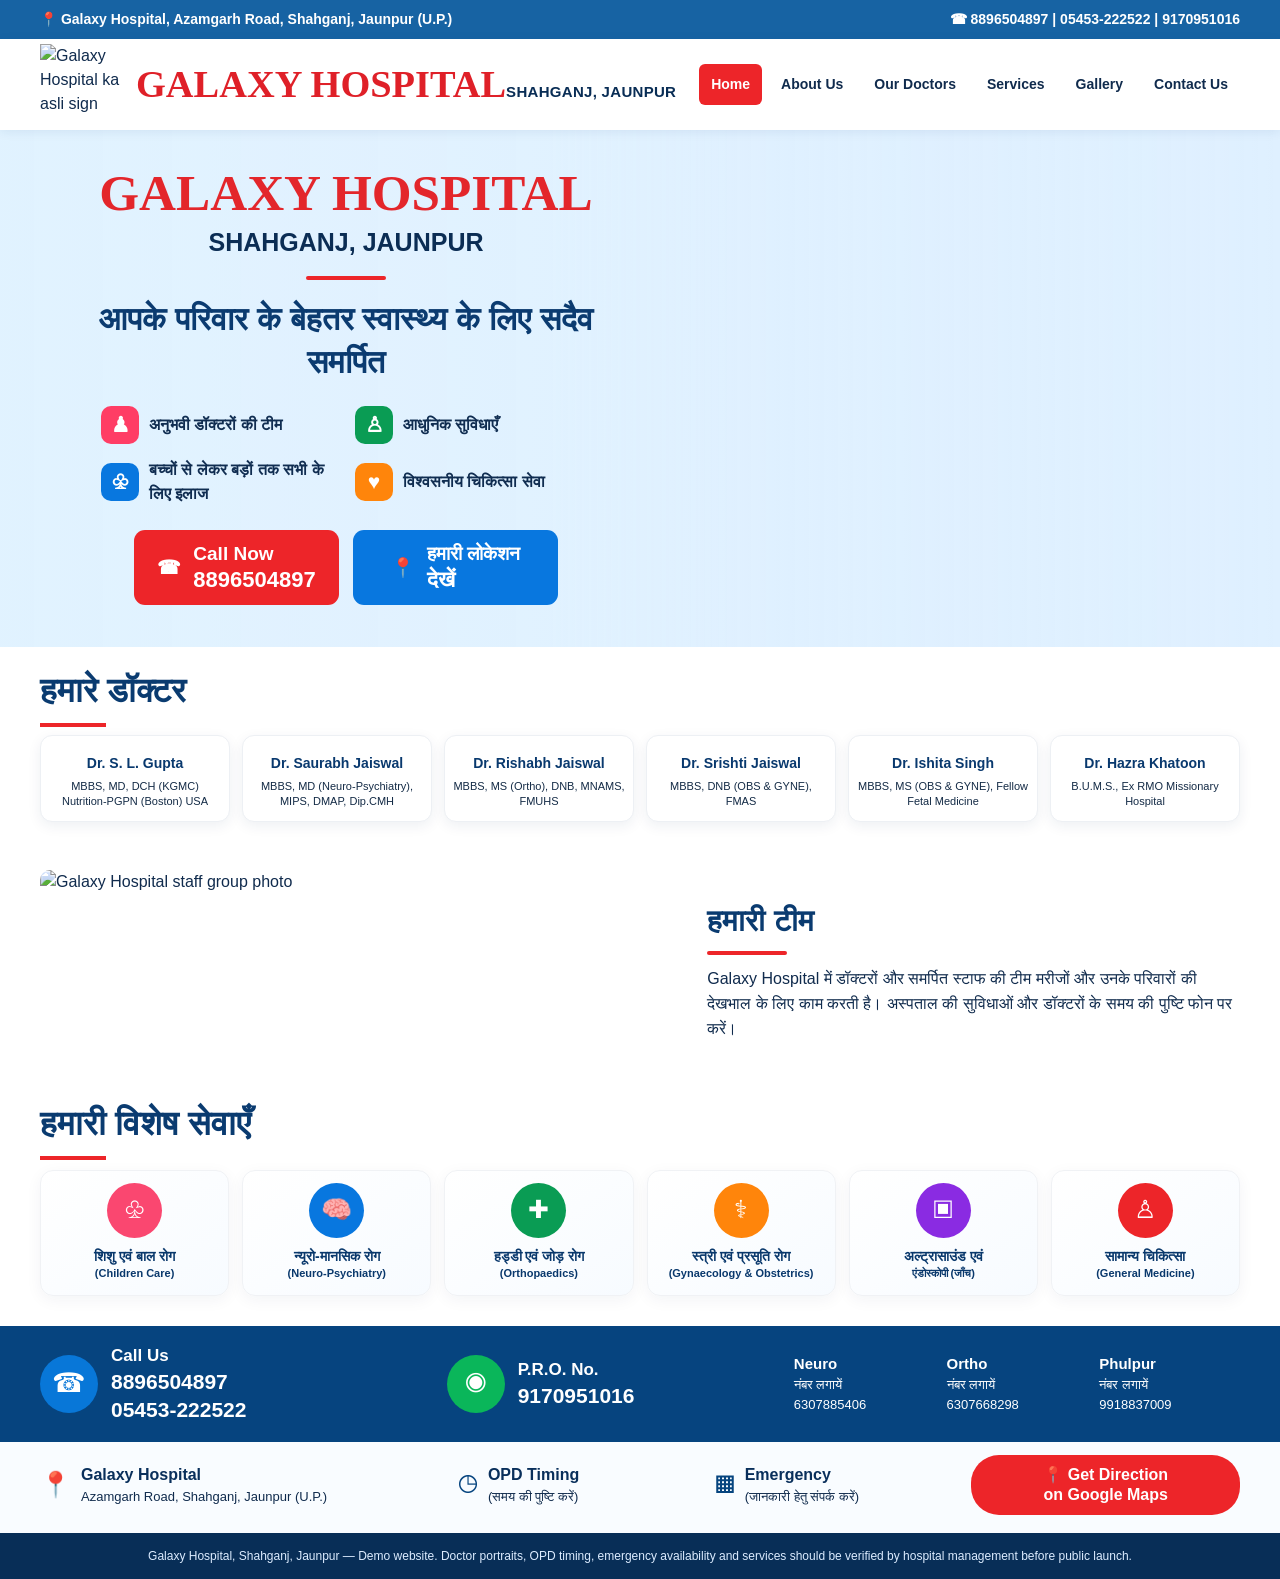
==== commit 3569043c: "Add files via upload" ====
--- a/index.html
+++ b/index.html
@@ -1,22 +1,63 @@
 <!doctype html>
-<html lang="en">
+<html lang="hi">
 <head>
-<meta charset="utf-8"><meta name="viewport" content="width=device-width,initial-scale=1">
-<meta name="description" content="Galaxy Hospital, Shahganj, Jaunpur. Contact details and information from the hospital's supplied boards.">
+<meta charset="utf-8">
+<meta name="viewport" content="width=device-width, initial-scale=1">
+<meta name="description" content="Galaxy Hospital, Azamgarh Road, Shahganj, Jaunpur. Hospital contact and doctor information.">
 <title>Galaxy Hospital | Shahganj, Jaunpur</title>
-<style>
-:root{--navy:#142c59;--blue:#1d4e89;--teal:#0f8b8d;--red:#b83e50;--ink:#182438;--muted:#5e6b7c;--pale:#f3f7fb;--white:#fff;--shadow:0 14px 36px rgba(20,44,89,.12)}*{box-sizing:border-box}html{scroll-behavior:smooth}body{margin:0;font-family:system-ui,-apple-system,Segoe UI,Roboto,Arial,sans-serif;color:var(--ink);line-height:1.6;background:#fff}a{color:inherit}.topbar{background:var(--navy);color:#fff;font-size:.9rem;padding:9px 5%;display:flex;justify-content:space-between;gap:12px;flex-wrap:wrap}.topbar a{text-decoration:none}.nav{display:flex;align-items:center;justify-content:space-between;gap:20px;padding:15px 5%;background:white;position:sticky;top:0;z-index:5;box-shadow:0 3px 14px #142c5910}.brand{display:flex;align-items:center;gap:12px;text-decoration:none}.brand img{width:58px;height:58px;object-fit:cover;border-radius:50%;border:2px solid #e5edf6}.brand strong{display:block;color:var(--navy);font-size:1.12rem;line-height:1.2}.brand small{color:var(--muted);letter-spacing:.08em;font-size:.72rem}.navlinks{display:flex;gap:22px;align-items:center}.navlinks a{text-decoration:none;font-weight:650;font-size:.94rem}.navlinks a:hover{color:var(--teal)}.btn{display:inline-flex;align-items:center;justify-content:center;padding:12px 19px;border-radius:9px;text-decoration:none;font-weight:750;border:0;cursor:pointer;gap:8px}.btn-primary{background:var(--teal);color:white}.btn-outline{border:1px solid #d5e0eb;color:var(--navy);background:white}.hero{padding:56px 5% 64px;background:linear-gradient(120deg,#edf5fb 0%,#fff 55%,#f9eeee 100%)}.hero-grid{max-width:1200px;margin:auto;display:grid;grid-template-columns:1fr 1.08fr;align-items:center;gap:42px}.eyebrow{display:inline-block;color:var(--teal);font-weight:800;letter-spacing:.12em;text-transform:uppercase;font-size:.78rem;margin-bottom:12px}.hero h1{font-size:clamp(2.3rem,5vw,4.3rem);line-height:1.06;letter-spacing:-.045em;color:var(--navy);margin:0 0 18px}.hero h1 span{color:var(--red)}.hero p{font-size:1.08rem;color:var(--muted);max-width:540px;margin:0 0 25px}.hero-actions{display:flex;gap:12px;flex-wrap:wrap}.hero-photo{position:relative}.hero-photo img{width:100%;height:440px;object-fit:cover;object-position:center 30%;border-radius:20px;box-shadow:var(--shadow);display:block}.photo-note{position:absolute;bottom:16px;left:16px;background:#fffef5f2;border-radius:12px;padding:10px 14px;font-size:.82rem;font-weight:700;color:var(--navy);box-shadow:0 5px 20px #0002}.quick-info{max-width:1100px;margin:-24px auto 0;position:relative;padding:0 20px;display:grid;grid-template-columns:repeat(3,1fr);gap:14px}.info-card{background:white;padding:20px;border-radius:14px;box-shadow:var(--shadow);display:flex;gap:13px;align-items:flex-start}.info-icon{width:42px;height:42px;display:grid;place-items:center;background:#e6f6f5;color:var(--teal);border-radius:12px;font-size:1.25rem;flex-shrink:0}.info-card strong{display:block;color:var(--navy);margin-bottom:3px}.info-card p{margin:0;color:var(--muted);font-size:.91rem}.section{padding:76px 5%}.section.alt{background:var(--pale)}.wrap{max-width:1100px;margin:auto}.section-head{text-align:center;max-width:700px;margin:0 auto 34px}.section-head .eyebrow{margin-bottom:8px}.section h2{font-size:clamp(1.8rem,3vw,2.6rem);line-height:1.2;color:var(--navy);margin:0 0 12px;letter-spacing:-.025em}.section-head p{color:var(--muted);margin:0}.specialties{display:grid;grid-template-columns:repeat(3,1fr);gap:18px}.specialty{background:#fff;border:1px solid #e4ebf3;border-radius:16px;padding:24px}.specialty .symbol{font-size:1.8rem;margin-bottom:10px}.specialty h3{margin:0 0 7px;color:var(--navy)}.specialty p{margin:0;color:var(--muted);font-size:.93rem}.doctors-grid{display:grid;grid-template-columns:.8fr 1.2fr;gap:28px;align-items:center}.staff-img{width:100%;border-radius:16px;box-shadow:var(--shadow);display:block}.doctor-board{width:100%;border-radius:14px;border:1px solid #e0e8f1;display:block}.caption{font-size:.85rem;color:var(--muted);margin-top:9px}.contact-grid{display:grid;grid-template-columns:1fr 1fr;gap:24px}.contact-panel{background:white;border-radius:16px;padding:28px;border:1px solid #e1e9f1}.contact-panel h3{margin:0 0 16px;color:var(--navy)}.phone-row{display:flex;justify-content:space-between;align-items:center;gap:12px;padding:13px 0;border-bottom:1px solid #edf1f5}.phone-row:last-child{border-bottom:0}.phone-row span{color:var(--muted);font-size:.92rem}.phone-row a{font-weight:800;color:var(--blue);text-decoration:none;white-space:nowrap}.contact-board{width:100%;height:100%;max-height:390px;object-fit:contain;background:#fff;border-radius:12px}.footer{background:#102347;color:#dce6f2;padding:30px 5%}.footer-inner{max-width:1100px;margin:auto;display:flex;justify-content:space-between;gap:20px;flex-wrap:wrap}.footer strong{color:#fff}.footer p{margin:5px 0 0;font-size:.9rem}.disclaimer{font-size:.8rem;color:#aebed2;max-width:600px}.mobile-call{display:none}
-@media(max-width:800px){.nav{padding:12px 4%}.navlinks{display:none}.brand img{width:48px;height:48px}.hero{padding:35px 5% 48px}.hero-grid{grid-template-columns:1fr;gap:26px}.hero-photo{order:-1}.hero-photo img{height:320px;object-position:center 30%}.hero h1{font-size:2.65rem}.quick-info{grid-template-columns:1fr;margin:0;padding:18px 5% 0}.info-card{padding:16px}.section{padding:54px 5%}.specialties{grid-template-columns:1fr}.doctors-grid,.contact-grid{grid-template-columns:1fr}.doctors-grid{gap:22px}.phone-row{align-items:flex-start}.mobile-call{display:block;position:fixed;bottom:12px;left:12px;right:12px;z-index:10;text-align:center;box-shadow:0 8px 25px #0003}.footer{padding-bottom:85px}}
-</style>
+<link rel="stylesheet" href="assets/css/style.css">
 </head>
 <body>
-<div class="topbar"><span>📍 Shahganj, Jaunpur, Uttar Pradesh</span><span>Hospital contact: <a href="tel:05453222522">05453-222522</a></span></div>
-<nav class="nav"><a class="brand" href="#home"><img src="assets/hospital-sign.jpg" alt="Galaxy Hospital sign"><span><strong>GALAXY HOSPITAL</strong><small>SHAHGANJ, JAUNPUR</small></span></a><div class="navlinks"><a href="#about">About</a><a href="#specialities">Specialities</a><a href="#doctors">Doctors</a><a href="#contact">Contact</a><a class="btn btn-primary" href="tel:8896504897">Call Now</a></div></nav>
-<main id="home"><section class="hero"><div class="hero-grid"><div><span class="eyebrow">Care close to home</span><h1>Welcome to <span>Galaxy Hospital</span></h1><p>Hospital information and contact details for patients and families in Shahganj, Jaunpur.</p><div class="hero-actions"><a class="btn btn-primary" href="tel:8896504897">☎ Call Hospital</a><a class="btn btn-outline" href="#doctors">Meet Our Doctors</a></div></div><div class="hero-photo"><img src="assets/hospital-building.jpg" alt="Actual Galaxy Hospital building in Shahganj, Jaunpur"><div class="photo-note">Actual hospital photo supplied by the client</div></div></div></section>
-<div class="quick-info"><div class="info-card"><div class="info-icon">📍</div><div><strong>Our Location</strong><p>Shahganj, Jaunpur, Uttar Pradesh</p></div></div><div class="info-card"><div class="info-icon">☎</div><div><strong>Hospital Contact</strong><p><a href="tel:05453222522">05453-222522</a></p></div></div><div class="info-card"><div class="info-icon">🩺</div><div><strong>Doctor Information</strong><p>See the names and qualifications shown on the hospital board.</p></div></div></div>
-<section class="section" id="about"><div class="wrap section-head"><span class="eyebrow">About the hospital</span><h2>Local care, clear information</h2><p>This first demo uses the real hospital photos and boards provided to us. Hospital services, timings and emergency facilities should be confirmed by the hospital before the website goes live.</p></div></section>
-<section class="section alt" id="specialities"><div class="wrap"><div class="section-head"><span class="eyebrow">Areas listed on the supplied doctor board</span><h2>Doctor Specialities</h2><p>The following areas are based on qualifications printed on the supplied board, not a separate confirmation of current availability.</p></div><div class="specialties"><article class="specialty"><div class="symbol">👶</div><h3>Child Health</h3><p>Paediatrics and child nutrition qualifications are listed on the doctor board.</p></article><article class="specialty"><div class="symbol">🧠</div><h3>Neuro-Psychiatry</h3><p>A doctor’s board lists qualifications in Neuro-Psychiatry.</p></article><article class="specialty"><div class="symbol">🦴</div><h3>Orthopaedics</h3><p>Orthopaedic and joint replacement qualifications are listed on the board.</p></article><article class="specialty"><div class="symbol">🤰</div><h3>Obstetrics & Gynaecology</h3><p>Women’s health, gynaecology and related qualifications are listed.</p></article><article class="specialty"><div class="symbol">🩺</div><h3>Women’s Health</h3><p>Additional listed qualifications include fetal medicine and infertility.</p></article><article class="specialty"><div class="symbol">ℹ️</div><h3>Confirm Before Visiting</h3><p>Please call the hospital to confirm doctor availability, appointment times and services.</p></article></div></div></section>
-<section class="section" id="doctors"><div class="wrap"><div class="section-head"><span class="eyebrow">Our team</span><h2>Doctors & Hospital Team</h2><p>Real photographs supplied for this demo. Individual doctor portraits can be added when provided.</p></div><div class="doctors-grid"><div><img class="staff-img" src="assets/doctor-staff.jpg" alt="Hospital staff group photo supplied by the client"><p class="caption">Hospital staff group photo supplied by the client.</p></div><div><img class="doctor-board" src="assets/doctors-board.jpg" alt="Actual Galaxy Hospital doctor names and qualifications board"><p class="caption">Names and qualifications are displayed as printed on the supplied board. Please verify spelling, credentials and current visiting schedule before publication.</p></div></div></div></section>
-<section class="section alt" id="contact"><div class="wrap"><div class="section-head"><span class="eyebrow">Get in touch</span><h2>Contact Galaxy Hospital</h2><p>Use the phone numbers shown on the hospital’s supplied contact board.</p></div><div class="contact-grid"><div class="contact-panel"><h3>Phone Numbers</h3><div class="phone-row"><div><strong>Hospital / Counter</strong><br><span>Main contact</span></div><a href="tel:8896504897">8896504897</a></div><div class="phone-row"><div><strong>Hospital Landline</strong><br><span>Reception</span></div><a href="tel:05453222522">05453-222522</a></div><div class="phone-row"><div><strong>P.R.O.</strong><br><span>Enquiries</span></div><a href="tel:9170951016">9170951016</a></div><div class="phone-row"><div><strong>Neuro</strong><br><span>Board-listed contact</span></div><a href="tel:6307885406">6307885406</a></div><div class="phone-row"><div><strong>Ortho</strong><br><span>Board-listed contact</span></div><a href="tel:6307668298">6307668298</a></div><div class="phone-row"><div><strong>Phulpur</strong><br><span>Board-listed contact</span></div><a href="tel:9918837009">9918837009</a></div></div><div class="contact-panel"><h3>Hospital Contact Board</h3><img class="contact-board" src="assets/contact-board.jpg" alt="Actual Galaxy Hospital reception contact board"></div></div></div></section></main>
-<footer class="footer"><div class="footer-inner"><div><strong>GALAXY HOSPITAL</strong><p>Shahganj, Jaunpur, Uttar Pradesh</p></div><p class="disclaimer">Demo website for review only. Phone numbers and doctor details have been transcribed from supplied photographs and should be verified by hospital management. Do not rely on this demo for emergency guidance.</p></div></footer><a class="btn btn-primary mobile-call" href="tel:8896504897">☎ Call Galaxy Hospital</a>
-</body></html>
+<div class="topbar"><div class="container"><span>📍 Galaxy Hospital, Azamgarh Road, Shahganj, Jaunpur (U.P.)</span><span>☎ <a href="tel:8896504897">8896504897</a> | <a href="tel:05453222522">05453-222522</a> | <a href="tel:9170951016">9170951016</a></span></div></div>
+<header class="header"><div class="container header-inner">
+<a class="brand" href="#home"><img class="brand-logo" src="assets/hospital-sign.jpg" alt="Galaxy Hospital ka asli sign"><span><span class="brand-title">GALAXY HOSPITAL</span><span class="brand-subtitle">SHAHGANJ, JAUNPUR</span></span></a>
+<button class="menu-toggle" type="button" aria-label="Menu kholen" aria-expanded="false">☰</button>
+<nav class="nav" aria-label="Main navigation"><a class="active" href="#home">Home</a><a href="#about">About Us</a><a href="#doctors">Our Doctors</a><a href="#services">Services</a><a href="#team">Gallery</a><a href="#contact">Contact Us</a></nav>
+</div></header>
+<main id="home">
+<section class="hero"><div class="container hero-inner"><div class="hero-copy">
+<h1>GALAXY HOSPITAL</h1><div class="hero-location">SHAHGANJ, JAUNPUR</div><div class="red-rule"></div>
+<h2>आपके परिवार के बेहतर स्वास्थ्य के लिए सदैव समर्पित</h2>
+<div class="feature-list">
+<div class="feature"><span class="feature-icon pink">♟</span>अनुभवी डॉक्टरों की टीम</div>
+<div class="feature"><span class="feature-icon green">♙</span>आधुनिक सुविधाएँ</div>
+<div class="feature"><span class="feature-icon blue">♧</span>बच्चों से लेकर बड़ों तक सभी के लिए इलाज</div>
+<div class="feature"><span class="feature-icon orange">♥</span>विश्वसनीय चिकित्सा सेवा</div>
+</div>
+<div class="hero-actions"><a class="hero-btn call-btn" href="tel:8896504897">☎ <span>Call Now<strong>8896504897</strong></span></a><a class="hero-btn direction-btn" href="#contact">📍 <span>हमारी लोकेशन<strong>देखें</strong></span></a></div>
+</div></div></section>
+<section class="section" id="doctors"><div class="container"><h2 class="section-title">हमारे डॉक्टर</h2>
+<div class="doctor-cards">
+<article class="doctor-card"><img src="assets/doctor-gupta.jpg" alt="Dr. S. L. Gupta" onerror="this.style.display='none'"><h3>Dr. S. L. Gupta</h3><p>MBBS, MD, DCH (KGMC)<br>Nutrition-PGPN (Boston) USA</p></article>
+<article class="doctor-card"><img src="assets/doctor-saurabh.jpg" alt="Dr. Saurabh Jaiswal" onerror="this.style.display='none'"><h3>Dr. Saurabh Jaiswal</h3><p>MBBS, MD (Neuro-Psychiatry), MIPS, DMAP, Dip.CMH</p></article>
+<article class="doctor-card"><img src="assets/doctor-rishabh.jpg" alt="Dr. Rishabh Jaiswal" onerror="this.style.display='none'"><h3>Dr. Rishabh Jaiswal</h3><p>MBBS, MS (Ortho), DNB, MNAMS, FMUHS</p></article>
+<article class="doctor-card"><img src="assets/doctor-srishti.jpg" alt="Dr. Srishti Jaiswal" onerror="this.style.display='none'"><h3>Dr. Srishti Jaiswal</h3><p>MBBS, DNB (OBS &amp; GYNE), FMAS</p></article>
+<article class="doctor-card"><img src="assets/doctor-ishita.jpg" alt="Dr. Ishita Singh" onerror="this.style.display='none'"><h3>Dr. Ishita Singh</h3><p>MBBS, MS (OBS &amp; GYNE), Fellow Fetal Medicine</p></article>
+<article class="doctor-card"><img src="assets/doctor-hazra.jpg" alt="Dr. Hazra Khatoon" onerror="this.style.display='none'"><h3>Dr. Hazra Khatoon</h3><p>B.U.M.S., Ex RMO Missionary Hospital</p></article>
+</div>
+</div></section>
+<section class="section" id="team"><div class="container team-grid"><img class="team-photo" src="assets/doctor-staff.jpg" alt="Galaxy Hospital staff group photo"><div class="team-copy"><h2>हमारी टीम</h2><div class="red-rule" style="margin:8px 0 12px"></div><p>Galaxy Hospital में डॉक्टरों और समर्पित स्टाफ की टीम मरीजों और उनके परिवारों की देखभाल के लिए काम करती है। अस्पताल की सुविधाओं और डॉक्टरों के समय की पुष्टि फोन पर करें।</p></div></div></section>
+<section class="section" id="services"><div class="container"><h2 class="section-title">हमारी विशेष सेवाएँ</h2><div class="services">
+<div class="service-card"><div class="service-icon" style="background:#fa4770">♧</div><h3>शिशु एवं बाल रोग<small>(Children Care)</small></h3></div>
+<div class="service-card"><div class="service-icon" style="background:#0877df">🧠</div><h3>न्यूरो-मानसिक रोग<small>(Neuro-Psychiatry)</small></h3></div>
+<div class="service-card"><div class="service-icon" style="background:#0a9c54">✚</div><h3>हड्डी एवं जोड़ रोग<small>(Orthopaedics)</small></h3></div>
+<div class="service-card"><div class="service-icon" style="background:#ff850b">⚕</div><h3>स्त्री एवं प्रसूति रोग<small>(Gynaecology &amp; Obstetrics)</small></h3></div>
+<div class="service-card"><div class="service-icon" style="background:#8a2be2">▣</div><h3>अल्ट्रासाउंड एवं<small>एंडोस्कोपी (जाँच)</small></h3></div>
+<div class="service-card"><div class="service-icon" style="background:#ed2529">♙</div><h3>सामान्य चिकित्सा<small>(General Medicine)</small></h3></div>
+</div></div></section>
+<section class="contact-strip" id="contact"><div class="container contact-items">
+<div class="contact-item"><div class="contact-icon">☎</div><div><strong>Call Us</strong><a href="tel:8896504897">8896504897</a><br><a href="tel:05453222522">05453-222522</a></div></div>
+<div class="contact-item"><div class="contact-icon" style="background:#0ab65a">◉</div><div><strong>P.R.O. No.</strong><a href="tel:9170951016">9170951016</a></div></div>
+<div class="contact-small"><div><strong>Neuro</strong><br>नंबर लगायें<br><a href="tel:6307885406">6307885406</a></div><div><strong>Ortho</strong><br>नंबर लगायें<br><a href="tel:6307668298">6307668298</a></div><div><strong>Phulpur</strong><br>नंबर लगायें<br><a href="tel:9918837009">9918837009</a></div></div>
+</div></section>
+<section class="bottom-info"><div class="container">
+<div class="bottom-item"><span class="bottom-icon">📍</span><div><strong>Galaxy Hospital</strong>Azamgarh Road, Shahganj, Jaunpur (U.P.)</div></div>
+<div class="bottom-item"><span class="bottom-icon">◷</span><div><strong>OPD Timing</strong>(समय की पुष्टि करें)</div></div>
+<div class="bottom-item"><span class="bottom-icon">▦</span><div><strong>Emergency</strong>(जानकारी हेतु संपर्क करें)</div></div>
+<a class="map-btn" href="https://www.google.com/maps/search/?api=1&query=Galaxy+Hospital+Azamgarh+Road+Shahganj+Jaunpur" target="_blank" rel="noopener">📍 Get Direction<br>on Google Maps</a>
+</div></section>
+</main>
+<footer class="footer">Galaxy Hospital, Shahganj, Jaunpur — Demo website. Doctor portraits, OPD timing, emergency availability and services should be verified by hospital management before public launch.</footer>
+<a class="mobile-sticky-call" href="tel:8896504897">☎ Call Galaxy Hospital — 8896504897</a>
+<script src="assets/js/script.js"></script>
+</body></html>
--- a/assets/css/style.css
+++ b/assets/css/style.css
@@ -0,0 +1,14 @@
+:root{--navy:#073b73;--navy2:#092f5b;--blue:#0877d8;--red:#ed2529;--teal:#0c8b8c;--ink:#102b4d;--muted:#52677f;--pale:#eef7ff;--line:#e4edf5;--shadow:0 8px 24px rgba(5,44,84,.12)}
+*{box-sizing:border-box}html{scroll-behavior:smooth;scroll-padding-top:85px}body{margin:0;font-family:Arial,"Noto Sans Devanagari",sans-serif;color:var(--ink);background:#fff;line-height:1.5}img{display:block;max-width:100%}a{color:inherit;text-decoration:none}.container{width:min(1200px,94%);margin:auto}
+.topbar{background:#1763a3;color:white;font-weight:600;font-size:14px;padding:9px 0}.topbar .container{display:flex;justify-content:space-between;align-items:center;gap:10px;flex-wrap:wrap}
+.header{background:#fff;box-shadow:0 2px 10px #073b7314;position:sticky;top:0;z-index:20}.header-inner{min-height:91px;display:flex;align-items:center;justify-content:space-between;gap:20px}.brand{display:flex;align-items:center;gap:14px;min-width:0}.brand-logo{width:82px;height:82px;object-fit:contain;flex:0 0 auto}.brand-title{font-family:Georgia,"Times New Roman",serif;color:#df2028;font-size:clamp(25px,3vw,43px);font-weight:800;line-height:1.02;white-space:nowrap}.brand-subtitle{text-align:right;color:#092d55;font-size:15px;font-weight:800;letter-spacing:.02em}.nav{display:flex;align-items:center;gap:7px}.nav a{font-size:14px;font-weight:700;padding:10px 12px;border-radius:6px;white-space:nowrap}.nav a:hover,.nav a.active{background:var(--red);color:#fff}.menu-toggle{display:none;background:#fff;border:1px solid var(--line);border-radius:8px;padding:9px 12px;font-size:22px}
+.hero{position:relative;overflow:hidden;background:linear-gradient(90deg,rgba(225,242,255,.98) 0%,rgba(225,242,255,.95) 43%,rgba(225,242,255,.15) 57%,rgba(225,242,255,0) 100%),url("../hospital-building.jpg") right center/auto 100% no-repeat,#dff0ff;min-height:500px}.hero-inner{min-height:500px;display:flex;align-items:center}.hero-copy{width:51%;padding:35px 0 42px;position:relative;z-index:1}.hero h1{font-family:Georgia,"Times New Roman",serif;color:#e3262b;font-size:clamp(34px,4vw,54px);line-height:1.08;margin:0;text-align:center}.hero-location{font-size:clamp(18px,2.1vw,25px);font-weight:800;text-align:center;color:#0b2d54;margin:4px 0 14px}.red-rule{width:80px;height:4px;background:var(--red);margin:12px auto 18px;border-radius:4px}.hero h2{font-size:clamp(23px,2.6vw,32px);line-height:1.35;color:#0b3b70;text-align:center;margin:0 auto 22px;max-width:530px}.feature-list{display:grid;grid-template-columns:1fr 1fr;gap:14px 18px;margin:0 auto 24px;max-width:490px}.feature{display:flex;align-items:center;gap:10px;font-size:16px;font-weight:700;color:#102d51}.feature-icon{width:38px;height:38px;border-radius:10px;display:grid;place-items:center;color:white;font-size:21px;flex:0 0 auto}.pink{background:#ff3d65}.green{background:#0a9c54}.blue{background:#0877df}.orange{background:#ff850b}.hero-actions{display:flex;justify-content:center;gap:14px;flex-wrap:wrap}.hero-btn{display:flex;align-items:center;justify-content:center;gap:12px;padding:12px 18px;border-radius:11px;color:#fff;font-weight:800;font-size:19px;line-height:1.25;min-width:205px;min-height:70px}.hero-btn strong{display:block;font-size:22px}.call-btn{background:#ed2529}.direction-btn{background:#0877df}.hero-building-note{display:none}
+.section{padding:18px 0 10px}.section-title{font-size:clamp(25px,3vw,34px);font-weight:900;color:#0a3b70;margin:0 0 8px}.section-title:after{content:"";display:block;width:66px;height:4px;background:var(--red);margin-top:7px}.doctor-cards{display:grid;grid-template-columns:repeat(6,minmax(0,1fr));gap:12px}.doctor-card{border:1px solid #edf0f4;border-radius:12px;background:white;box-shadow:0 4px 14px #052c5412;padding:9px 8px 12px;text-align:center;min-width:0}.doctor-card img{width:100%;height:112px;object-fit:cover;object-position:center top;border-radius:8px;background:#edf2f6}.doctor-card h3{font-size:14px;line-height:1.25;color:#09396e;margin:10px 0 6px}.doctor-card p{font-size:11px;line-height:1.35;margin:0;color:#142b46}
+.team-grid{display:grid;grid-template-columns:1.2fr 1fr;gap:28px;align-items:center;margin-top:20px}.team-photo{width:100%;height:200px;object-fit:cover;object-position:center;border-radius:10px}.team-copy h2{font-size:30px;color:#0a3b70;margin:0}.team-copy p{font-size:16px;line-height:1.55;margin:10px 0 0}
+.services{display:grid;grid-template-columns:repeat(6,minmax(0,1fr));gap:13px;margin-top:10px}.service-card{padding:12px 7px 14px;border-radius:13px;text-align:center;box-shadow:0 4px 16px #052c540d;border:1px solid #f0f2f5;background:linear-gradient(145deg,#fff,#f7fbff)}.service-icon{width:55px;height:55px;border-radius:50%;display:grid;place-items:center;color:white;font-size:25px;margin:0 auto 9px}.service-card h3{font-size:14px;line-height:1.4;margin:0;color:#09386c}.service-card small{display:block;font-size:11px;line-height:1.3;font-weight:600}
+.contact-strip{margin-top:20px;background:#06447f;color:white;padding:17px 0}.contact-items{display:grid;grid-template-columns:1.3fr 1.1fr 1.5fr;gap:20px;align-items:center}.contact-item{display:flex;align-items:center;gap:13px;min-width:0}.contact-icon{width:58px;height:58px;border-radius:50%;display:grid;place-items:center;background:#0877d8;font-size:27px;flex:0 0 auto}.contact-item strong{display:block;font-size:17px}.contact-item a{font-size:21px;font-weight:800;line-height:1.35}.contact-small{display:grid;grid-template-columns:repeat(3,1fr);gap:12px;font-size:13px}.contact-small strong{font-size:15px}
+.bottom-info{padding:13px 0 18px;background:#f9fcff}.bottom-info .container{display:grid;grid-template-columns:1.5fr .9fr .9fr 1fr;align-items:center;gap:15px}.bottom-item{display:flex;gap:10px;align-items:center;font-size:13px}.bottom-icon{font-size:25px;color:#06447f}.bottom-item strong{display:block;font-size:16px;color:#092f5b}.map-btn{display:inline-flex;justify-content:center;align-items:center;text-align:center;background:#ed2529;color:white;border-radius:28px;padding:10px 15px;font-weight:800;line-height:1.25}
+.footer{background:#082e57;color:#dcecff;text-align:center;padding:14px;font-size:12px}
+@media(max-width:1000px){.brand-logo{width:65px;height:65px}.brand-title{font-size:29px}.nav a{padding:9px 8px;font-size:13px}.doctor-cards{grid-template-columns:repeat(3,minmax(0,1fr))}.doctor-card img{height:155px}.services{grid-template-columns:repeat(3,minmax(0,1fr))}.contact-items{grid-template-columns:1fr 1fr}.contact-small{grid-column:1/-1}.bottom-info .container{grid-template-columns:1fr 1fr}.hero{background-position:right center;background-size:auto 100%}.hero-copy{width:56%}}
+@media(max-width:700px){.topbar .container{justify-content:center;text-align:center;font-size:12px}.header-inner{min-height:76px;gap:8px}.brand{gap:8px}.brand-logo{width:48px;height:48px}.brand-title{font-size:clamp(18px,5vw,26px);white-space:normal}.brand-subtitle{font-size:11px}.menu-toggle{display:block;flex:0 0 auto}.nav{display:none;position:absolute;top:100%;left:0;right:0;background:#fff;padding:10px 4%;box-shadow:0 10px 20px #0002;flex-direction:column;align-items:stretch}.nav.open{display:flex}.nav a{font-size:15px}.hero{background:linear-gradient(180deg,rgba(226,242,255,.97) 0%,rgba(226,242,255,.96) 55%,rgba(226,242,255,.18) 100%),url("../hospital-building.jpg") center bottom/auto 48% no-repeat,#e2f2ff}.hero-inner{min-height:unset}.hero-copy{width:100%;padding:28px 0 245px}.hero h1{font-size:35px}.hero-location{font-size:19px}.hero h2{font-size:23px}.feature-list{gap:12px 9px}.feature{font-size:13px;gap:7px}.feature-icon{width:33px;height:33px;font-size:18px}.hero-btn{min-width:0;flex:1;padding:10px;font-size:15px;min-height:60px}.hero-btn strong{font-size:17px}.section{padding:17px 0 8px}.doctor-cards{grid-template-columns:repeat(2,minmax(0,1fr));gap:10px}.doctor-card img{height:155px}.doctor-card h3{font-size:14px}.doctor-card p{font-size:11px}.team-grid{grid-template-columns:1fr;gap:12px;margin-top:18px}.team-photo{height:auto;max-height:280px}.team-copy h2{font-size:26px}.team-copy p{font-size:14px}.services{grid-template-columns:repeat(2,minmax(0,1fr));gap:9px}.service-card h3{font-size:13px}.contact-items{grid-template-columns:1fr;gap:16px}.contact-small{grid-column:auto}.bottom-info .container{grid-template-columns:1fr 1fr;gap:14px}.bottom-item strong{font-size:14px}.map-btn{font-size:12px;padding:9px}.footer{padding-bottom:80px}.mobile-sticky-call{display:flex;position:fixed;z-index:30;left:12px;right:12px;bottom:10px;background:#ed2529;color:#fff;border-radius:12px;padding:13px;text-align:center;justify-content:center;font-weight:800;box-shadow:0 8px 24px #0003}}
+@media(min-width:701px){.mobile-sticky-call{display:none}}
